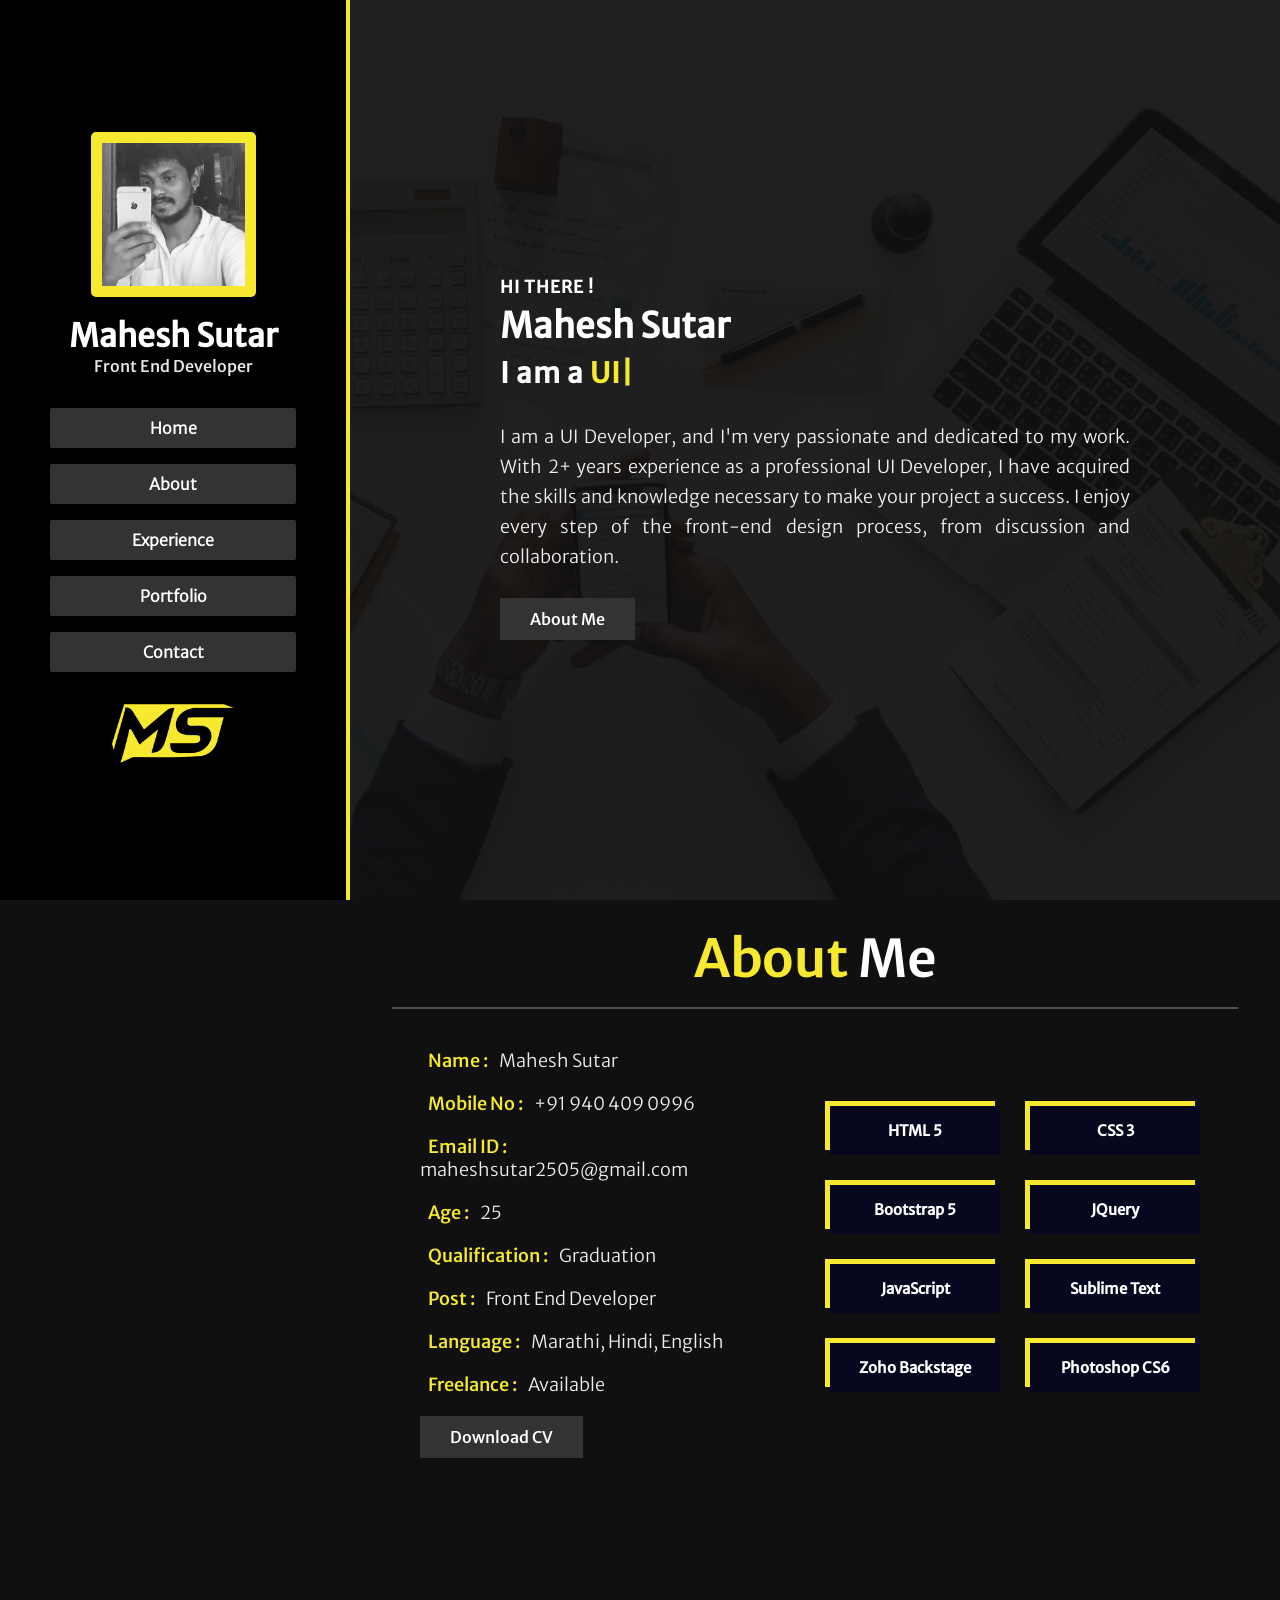
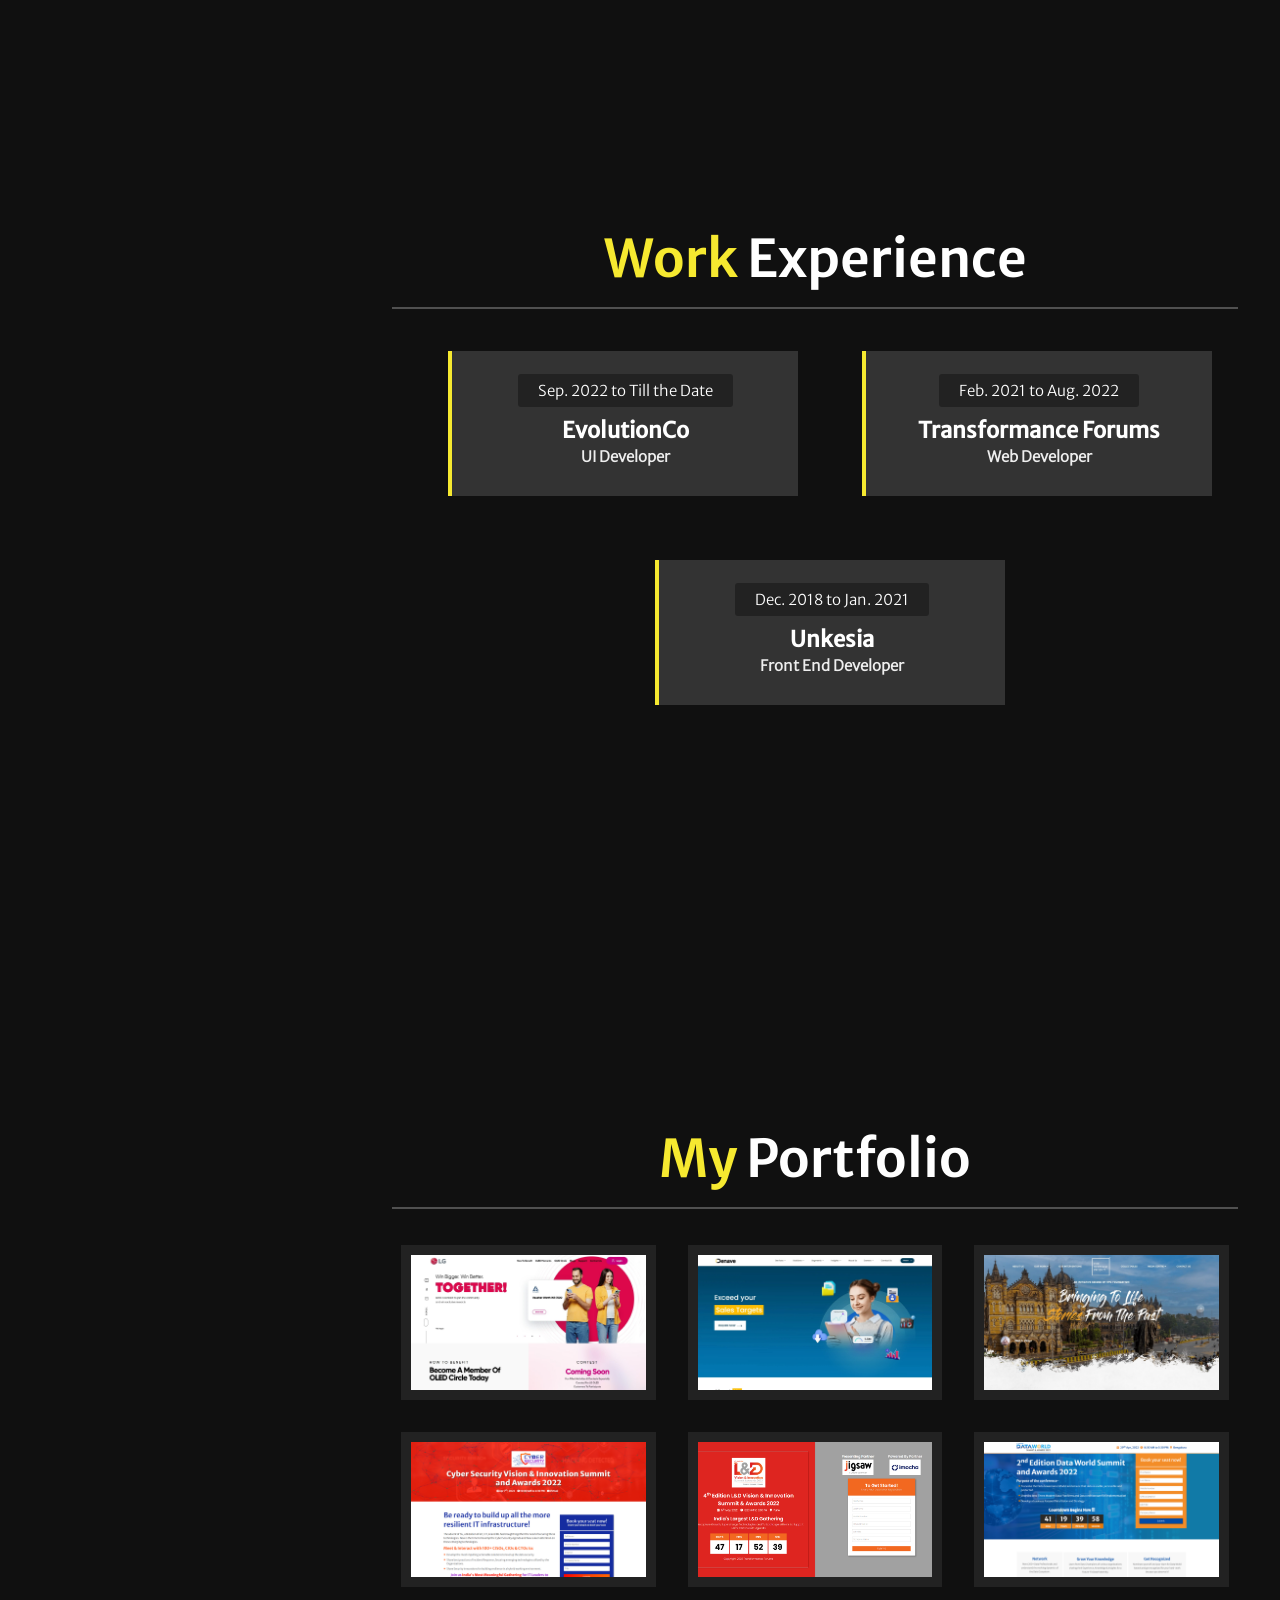
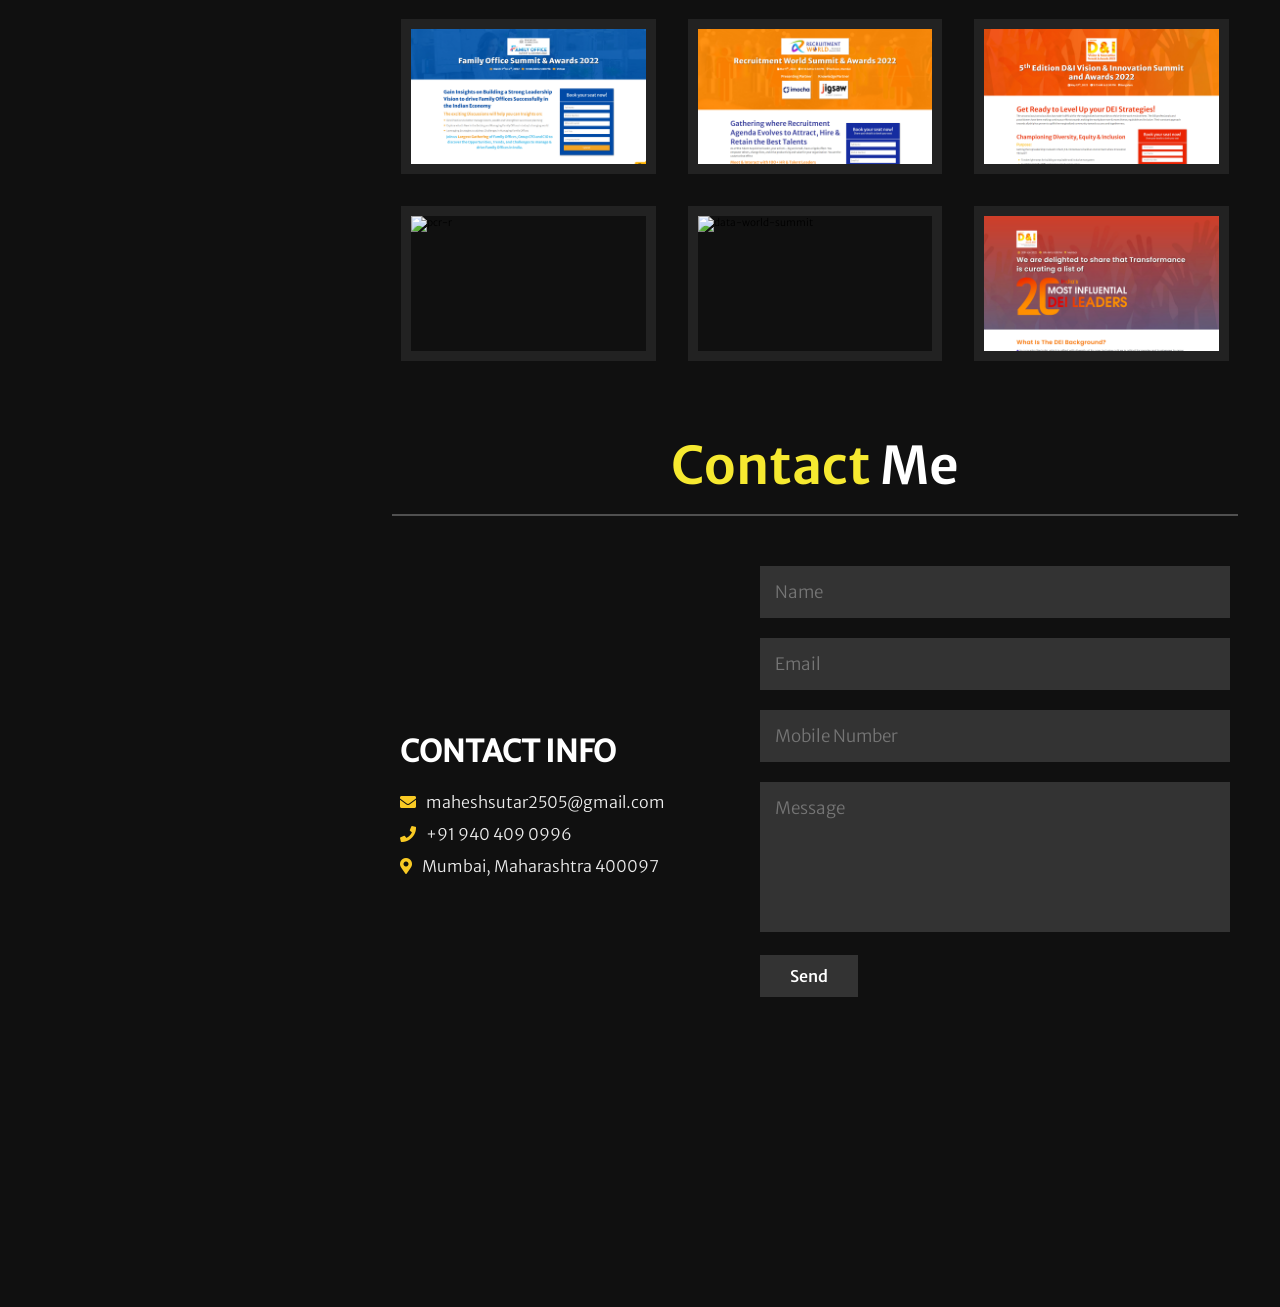
==== index.html @ f7cd4e19 "HTML Changes" ====
<!DOCTYPE html>
<html>

<head>
	<title>Mahesh Sutar - UI Developer</title>
	<meta charset="utf-8" />
	<meta name="viewport" content="width=device-width, initial-scale=1" />
	<meta name="discription" content="" />
	<meta name="keywords" content="" />
	<meta name="author" content="" />
	<meta http-equiv="refresh" content="" />

	<!-- Favicon Link here-->
	<link rel="apple-touch-icon" sizes="180x180" href="images/favicons/apple-touch-icon.png" />
	<link rel="icon" type="image/png" sizes="32x32" href="images/favicons/favicon-32x32.png" />
	<link rel="icon" type="image/png" sizes="16x16" href="images/favicons/favicon-16x16.png" />
	<link rel="manifest" href="images/favicons/site.webmanifest" />
	<link rel="mask-icon" href="images/favicons/safari-pinned-tab.svg" color="#5bbad5" />
	<meta name="msapplication-TileColor" content="#da532c" />
	<meta name="theme-color" content="#ffffff" />

	<!-- font awesome cdn link  -->
	<link rel="stylesheet" href="https://cdnjs.cloudflare.com/ajax/libs/font-awesome/5.15.2/css/all.min.css" />

	<!-- custom css file link  -->
	<link rel="stylesheet" href="css/style.css" />
	<link rel="stylesheet" href="css/responsive.css" />


</head>

<body>

	<!-- Header Section start here----------->

	<header class="header">

		<div class="user">
			<div class="my-img">
				<img src="images/my-pic-grey.jpg" alt="Mahesh" width="100%" />
			</div>
			<h3 class="name">mahesh sutar</h3>
			<p class="post">front end developer</p>
		</div>

		<nav class="navbar">
			<ul>
				<li><a href="#home">home</a></li>
				<li><a href="#about">about</a></li>
				<li><a href="#education">experience</a></li>
				<li><a href="#portfolio">portfolio</a></li>
				<li><a href="#contact">contact</a></li>
			</ul>
		</nav>

		<div class="logo">
			<a href="#">
				<h1>
					<img src="images/logo.png" alt="MS" />
				</h1>
			</a>
		</div>

	</header>

	<!-- Header Section end here----------->

	<div id="menu" class="fas fa-bars"></div>

	<!-- Home Section start here---------------->

	<section class="home" id="home">

		<div class="banner-txt-inner">
			<h6>Hi there !</h6>
			<h2>Mahesh Sutar</h2>
			<h5>I am a <span class="type"></span></h5>
		</div>

		<p>
			I am a UI Developer, and I'm very passionate and dedicated to my work. With 2+ years experience as a
			professional UI Developer, I have acquired the skills and knowledge necessary to make your project a
			success. I enjoy every step of the front-end design process, from discussion and collaboration.
		</p>
		<a href="#about"><button class="btn">about me </button></a>

	</section>

	<!-- Home Section end here---------------->

	<!-- About Section start here---------------->

	<section class="about" id="about">

		<h1 class="heading"><span>about</span> me</h1>

		<div class="row">

			<div class="info">
				<h3><span>name :</span> mahesh sutar </h3>
				<h3><span>mobile no :</span> <a href="#">+91 940 409 0996</a> </h3>
				<h3><span>email ID :</span> <a href="#">maheshsutar2505@gmail.com</a> </h3>
				<h3><span>age :</span> 25 </h3>
				<h3><span>qualification :</span> graduation </h3>
				<h3><span>post :</span> front end developer </h3>
				<h3><span>language :</span> marathi, hindi, english </h3>
				<h3><span>freelance :</span> Available </h3>
				<a href="#"><button class="btn"> download CV</button></a>
			</div>

			<div class="counter">

				<div class="box">
					<h3>HTML 5</h3>
				</div>

				<div class="box">
					<h3>CSS 3</h3>
				</div>

				<div class="box">
					<h3>Bootstrap 5</h3>
				</div>

				<div class="box">
					<h3>JQuery</h3>
				</div>

				<div class="box">
					<h3>JavaScript</h3>
				</div>

				<div class="box">
					<h3>Sublime Text</h3>
				</div>

				<div class="box">
					<h3>Zoho Backstage</h3>
				</div>

				<div class="box">
					<h3>Photoshop CS6</h3>
				</div>

			</div>

		</div>

	</section>

	<!-- About Section end here---------------->

	<!-- WOrk Experience section start here------------------>
	<section class="education" id="education">

		<h1 class="heading"><span>work</span> experience</h1>

		<div class="box-container">

			<div class="box">
				<span>Sep. 2022 to Till the Date</span>
				<h3>EvolutionCo</h3>
				<p>
					<strong>UI Developer</strong>
				</p>
			</div>

			<div class="box">
				<span>Feb. 2021 to Aug. 2022</span>
				<h3>Transformance Forums</h3>
				<p>
					<strong>Web Developer</strong>
				</p>
			</div>

			<div class="box">
				<span>Dec. 2018 to Jan. 2021</span>
				<h3>Unkesia</h3>
				<p>
					<strong>Front End Developer</strong>
				</p>
			</div>

		</div>

	</section>
	<!-- WOrk Experience  section end here------------------>

	<!-- Portfolio section start here-------------------->
	<section class="portfolio" id="portfolio">

		<h1 class="heading"><span>my</span> portfolio</h1>

		<div class="box-container">

			<div class="box">
				<img src="images/lg-microsite.jpg" alt="LG Microsite" width="100%" />
			</div>

			<div class="box">
				<img src="images/denave.jpg" alt="Denave" width="100%" />
			</div>

			<div class="box">
				<img src="images/rpg.jpg" alt="RPG" width="100%" />
			</div>

			<div class="box">
				<img src="images/cyber-security.jpg" alt="cyber-security" width="100%" />
			</div>

			<div class="box">
				<img src="images/4th-lnd-vision.jpg" alt="4th-lnd-vision" width="100%" />
			</div>

			<div class="box">
				<img src="images/data-world.jpg" alt="data-world" width="100%" />
			</div>

			<div class="box">
				<img src="images/family-office.jpg" alt="family-office" width="100%" />
			</div>

			<div class="box">
				<img src="images/recruitment-world.jpg" alt="recruitment-world" width="100%" />
			</div>

			<div class="box">
				<img src="images/dni-vision.jpg" alt="dni-vision" width="100%" />
			</div>

			<div class="box">
				<img src="images/pcr-r.jpg" alt="pcr-r" width="100%" />
			</div>

			<div class="box">
				<img src="images/data-world-summit.jpg" alt="data-world-summit" width="100%" />
			</div>

			<div class="box">
				<img src="images/dni-powelist.jpg" alt="dni-powelist" width="100%" />
			</div>

		</div>

	</section>
	<!-- Portfolio section end here-------------------->

	<!-- Contact section start here------------------>
	<section class="contact" id="contact">

		<h1 class="heading"><span>contact</span> me</h1>

		<div class="row">

			<div class="content">

				<h3 class="title">contact info</h3>

				<div class="info">

					<h3> <i class="fas fa-envelope"></i> maheshsutar2505@gmail.com</h3>
					<h3> <i class="fas fa-phone"></i> +91 940 409 0996</h3>
					<h3> <i class="fas fa-map-marker-alt"></i> Mumbai, Maharashtra 400097</h3>

				</div>
			</div>

			<form action="">

				<input type="text" placeholder="name" class="box">
				<input type="email" placeholder="email" class="box">
				<input type="number" placeholder="mobile number" class="box">
				<textarea name="" id="" cols="30" rows="10" class="box message" placeholder="message"></textarea>

				<button type="submit" class="btn">send </button>

			</form>

		</div>

	</section>
	<!-- Contact section end here------------------>

</body>

</html>

<!-- jquery cdn link  -->
<script src="https://cdnjs.cloudflare.com/ajax/libs/jquery/3.6.0/jquery.min.js"></script>

<!-- custom js file link  -->
<script src="js/script.js"></script>
<script type="text/javascript" src="js/typed.js"></script>
---- css/style.css ----
@font-face {
	font-family: 'MerriweatherSans-Bold';
	src: url('../fonts/MerriweatherSans-Bold.eot') format('embedded-opentype');
	src: url('../fonts/MerriweatherSans-Bold.otf') format('opentype'),
		url('../fonts/MerriweatherSans-Bold.woff') format('woff'),
		url('../fonts/MerriweatherSans-Bold.ttf') format('truetype'),
		url('.../fonts/MerriweatherSans-Bold.svg#MerriweatherSans-Bold') format('svg');
	font-weight: normal;
	font-style: normal;
}

@font-face {
	font-family: 'MerriweatherSans-ExtraBold';
	src: url('../fonts/MerriweatherSans-ExtraBold.eot') format('embedded-opentype');
	src: url('../fonts/MerriweatherSans-ExtraBold.otf') format('opentype'),
		url('../fonts/MerriweatherSans-ExtraBold.woff') format('woff'),
		url('../fonts/MerriweatherSans-ExtraBold.ttf') format('truetype'),
		url('.../fonts/MerriweatherSans-ExtraBold.svg#MerriweatherSans-ExtraBold') format('svg');
	font-weight: normal;
	font-style: normal;
}

@font-face {
	font-family: 'MerriweatherSans-Light';
	src: url('../fonts/MerriweatherSans-Light.eot') format('embedded-opentype');
	src: url('../fonts/MerriweatherSans-Light.otf') format('opentype'),
		url('../fonts/MerriweatherSans-Light.woff') format('woff'),
		url('../fonts/MerriweatherSans-Light.ttf') format('truetype'),
		url('.../fonts/MerriweatherSans-Light.svg#MerriweatherSans-Light') format('svg');
	font-weight: normal;
	font-style: normal;
}

@font-face {
	font-family: 'MerriweatherSans-Medium';
	src: url('../fonts/MerriweatherSans-Medium.eot') format('embedded-opentype');
	src: url('../fonts/MerriweatherSans-Medium.otf') format('opentype'),
		url('../fonts/MerriweatherSans-Medium.woff') format('woff'),
		url('../fonts/MerriweatherSans-Medium.ttf') format('truetype'),
		url('.../fonts/MerriweatherSans-Medium.svg#MerriweatherSans-Medium') format('svg');
	font-weight: normal;
	font-style: normal;
}

@font-face {
	font-family: 'MerriweatherSans-Regular';
	src: url('../fonts/MerriweatherSans-Regular.eot') format('embedded-opentype');
	src: url('../fonts/MerriweatherSans-Regular.otf') format('opentype'),
		url('../fonts/MerriweatherSans-Regular.woff') format('woff'),
		url('../fonts/MerriweatherSans-Regular.ttf') format('truetype'),
		url('.../fonts/MerriweatherSans-Regular.svg#MerriweatherSans-Regular') format('svg');
	font-weight: normal;
	font-style: normal;
}

@font-face {
	font-family: 'MerriweatherSans-SemiBold';
	src: url('../fonts/MerriweatherSans-SemiBold.eot') format('embedded-opentype');
	src: url('../fonts/MerriweatherSans-SemiBold.otf') format('opentype'),
		url('../fonts/MerriweatherSans-SemiBold.woff') format('woff'),
		url('../fonts/MerriweatherSans-SemiBold.ttf') format('truetype'),
		url('.../fonts/MerriweatherSans-SemiBold.svg#MerriweatherSans-SemiBold') format('svg');
	font-weight: normal;
	font-style: normal;
}

:root {
	--yellow: #f9ca24;
}

* {
	font-family: 'MerriweatherSans-Light';
	margin: 0;
	padding: 0;
	box-sizing: border-box;
	text-decoration: none;
	outline: none;
	border: none;
	transition: all .2s linear;
}

*::selection {
	background: var(--yellow);
	color: #333;
}

html {
	font-size: 62.5%;
	/*overflow-x:hidden;*/
	scroll-behavior: smooth;
}

html::-webkit-scrollbar {
	width: 1.4em;
}

html::-webkit-scrollbar-track {
	background: #222;
}

html::-webkit-scrollbar-thumb {
	background: var(--yellow);
}

body {
	background: #111;
	/*width:100%;*/
	overflow-x: hidden;
	padding-left: 35rem;
	scroll-behavior: smooth;
	background-image: url(../images/banner2.jpg);
	background-repeat: no-repeat;
	background-size: cover;
	background-position: top;
	background-attachment: fixed;
	position: relative;
}

body::before {
	content: '';
	position: absolute;
	top: 0;
	left: 0;
	width: 100%;
	height: 100%;
	background: #111111ed;
	z-index: -1;
}

section {
	min-height: 100vh;
	padding: 1rem;
}

.btn {
	padding: 11px 30px;
	background: #333;
	color: #fff;
	cursor: pointer;
	margin-top: 10px;
	font-size: 16px;
	border-radius: 0;
	text-transform: capitalize;
	font-family: 'MerriweatherSans-Medium';
	transition: all .5s ease-in-out;
}

.btn:hover {
	background: #f6e930;
	color: #1a1a1a;
	transition: all .5s ease-in-out;
}

.heading {
	text-align: center;
	font-size: 52px;
	margin: 0 32px;
	padding: 16px;
	border-bottom: 2px solid #fff4;
	color: #fff;
	text-transform: capitalize;
	font-family: 'MerriweatherSans-SemiBold';
}

.heading span {
	color: #f6e930;
	font-family: 'MerriweatherSans-SemiBold';
}

/*========================================
Header Sectiom start here
========================================*/

.header {
	position: fixed;
	top: 0;
	left: 0;
	z-index: 1000;
	height: 100%;
	width: 35rem;
	/*background: #1a1a1a;*/
	background: #000;
	display: flex;
	align-items: center;
	justify-content: center;
	flex-flow: column;
	text-align: center;
	border-right: 4px solid #f6e930;
}

.header .user img {
	height: 165px;
	width: 165px;
	border-radius: 3%;
	object-fit: cover;
	margin-bottom: 16px;
	border: 11px solid #f6e930;
}

.header .user .name {
	font-size: 32px;
	color: #fff;
	text-transform: capitalize;
	font-family: 'MerriweatherSans-Regular';
}

.header .user .post {
	font-size: 16px;
	color: #e7e7e7;
	text-transform: capitalize;
	font-family: 'MerriweatherSans-Medium';
}

.header .navbar {
	width: 100%;
}

.header .navbar ul {
	list-style: none;
	padding: 16px 50px;
}

.header .navbar ul li a {
	display: block;
	padding: 10px;
	margin: 16px 0;
	background: #333;
	color: #fff;
	font-size: 16px;
	border-radius: 2px;
	text-transform: capitalize;
	font-family: 'MerriweatherSans-Light';
	font-weight: 600;
	transition: all .5s ease-in-out;
}

.header .navbar ul li a:hover {
	background: #f6e930;
	transition: all .5s ease-in-out;
	color: #1a1a1a;
}

.logo {
	width: 35%;
}

.logo a h1 img {
	width: 100%;
}

#menu {
	position: fixed;
	top: 2rem;
	right: 2rem;
	background: #333;
	color: #fff;
	cursor: pointer;
	font-size: 2.5rem;
	padding: 1rem 1.5rem;
	z-index: 1000;
	display: none;
}

/*========================================
home  section css start here
========================================*/

.home {
	display: flex;
	justify-content: center;
	flex-flow: column;
	padding: 0 15rem;
}

.home h3 {
	font-size: 2.5rem;
	color: #fff;
}

.home h1 {
	font-size: 5rem;
	color: #fff;
}

.home h1 span {
	color: var(--yellow);
}

.home p {
	font-size: 18px;
	color: #eee;
	padding: 16px 0;
	text-align: justify;
	line-height: 30px;
}

.banner-txt-inner h6 {
	color: #fff;
	text-transform: uppercase;
	font-size: 17px;
	letter-spacing: 1px;
	margin-top: 15px;
	font-family: 'MerriweatherSans-Regular';
}


.banner-txt-inner h2 {
	color: #fff;
	font-size: 35px;
	margin-top: 6px;
	font-family: 'MerriweatherSans-Regular';
}

.banner-txt-inner h5 {
	color: #fff;
	font-size: 28px;
	margin-top: 7px;
	letter-spacing: 1px;
	margin-bottom: 15px;
	font-family: 'MerriweatherSans-Regular';
}

.banner-txt-inner a {
	text-decoration: none;
	color: #fff;
	font-size: 15px;
	margin-top: 15px;
	transition: all .5s ease;
}

.banner-txt-inner h5 span {
	color: #F6E930;
	font-family: 'MerriweatherSans-Regular';
}

.banner-txt-inner a:hover {
	transition: all .5s ease;
	color: #eac305;
}

/*========================================
About Sectiom start here
========================================*/

.about .row {
	display: flex;
	align-items: center;
	justify-content: center;
	flex-wrap: wrap;
	padding: 1rem 0;
}

.about .row .info {
	flex: 1 1 33rem;
	padding: 2rem 1rem;
	padding-left: 6rem;
}

.about .row .info h3 {
	font-size: 18px;
	color: #eee;
	padding: 10px 0;
	text-transform: capitalize;
	font-family: 'MerriweatherSans-Light';
	font-weight: 100;
}

.about .row .info h3 span {
	color: #f6e930;
	padding: 0 8px;
	font-family: 'MerriweatherSans-Medium';
}

.about .row .info h3 a {
	color: #eee;
	text-decoration: none;
	text-transform: lowercase;
}

.about .row .counter {
	flex: 1 1 44rem;
	padding: 1rem 2rem;
	justify-content: center;
	flex-wrap: wrap;
	display: flex;
}

.about .row .counter .box {
	width: 170px;
	background: #07081f;
	text-align: center;
	padding: 15px;
	margin: 15px 15px;
	position: relative;
}

.about .row .counter .box::before {
	content: '';
	position: absolute;
	top: -5px;
	left: -5px;
	width: 100%;
	height: 100%;
	background: #f6e930;
	z-index: -1;
}

.about .row .counter .box span {
	font-size: 4rem;
	color: var(--yellow);
}

.about .row .counter .box h3 {
	font-size: 15px;
	color: #fff;
	font-family: 'MerriweatherSans-Regular';
}

/*========================================
Education Sectiom start here
========================================*/

.education .box-container {
	display: flex;
	justify-content: center;
	padding: 1rem 0;
	padding-left: 3rem;
	flex-wrap: wrap;
}

.education .box-container .box {
	width: 350px;
	margin: 32px 32px;
	border-left: 4px solid #f6e930;
	position: relative;
	background: #333333;
	text-align: center;
	padding: 30px 0;
}

.education .box-container .box span {
	font-size: 15px;
	background: #222;
	color: #fff;
	border-radius: 3px;
	padding: 7px 20px;
}

.education .box-container .box h3 {
	font-size: 22px;
	color: #fff;
	padding-top: 16px;
	font-family: 'MerriweatherSans-Regular';
}

.education .box-container .box p {
	font-size: 15px;
	color: #eee;
	margin-top: 3px;
}

.education .box-container .box i {
	position: absolute;
	top: -1.5rem;
	left: -2.5rem;
	height: 5rem;
	width: 5rem;
	border-radius: 50%;
	line-height: 5rem;
	text-align: center;
	font-size: 1.7rem;
	color: #fff;
	background: var(--yellow);
}

/*========================================
Portfolio Sectiom start here
========================================*/

.portfolio .box-container {
	display: flex;
	align-items: center;
	justify-content: center;
	flex-wrap: wrap;
	padding: 2rem 0;
}

.portfolio .box-container .box {
	height: 155px;
	width: 28%;
	border-radius: 0;
	margin: 16px;
	overflow: hidden;
	cursor: pointer;
	border: 10px solid rgb(51 51 51 / 54%);
}

.portfolio .box-container .box img {
	height: 100%;
	width: 100%;
	object-fit: cover;
	object-position: top;
	transition: all 2s ease-in-out;
}

.portfolio .box-container .box:hover img {
	object-position: bottom;
	transition: all 2s ease-in-out;
}

/*========================================
Contact Sectiom start here
========================================*/

.contact .row {
	display: flex;
	align-items: center;
	justify-content: center;
	flex-wrap: wrap;
}

.contact .row .content {
	flex: 1 1 30rem;
	padding: 4rem;
	padding-bottom: 0;
}

.contact .row form {
	flex: 1 1 45rem;
	padding: 2rem;
	margin: 2rem;
	margin-bottom: 4rem;
}

.contact .row form .box {
	padding: 1.5rem;
	margin: 1rem 0;
	background: #333;
	color: #fff;
	text-transform: none;
	font-size: 1.7rem;
	width: 100%;
}

.contact .row form .box::placeholder {
	text-transform: capitalize;
}

.contact .row form .message {
	height: 15rem;
	resize: none;
}

.contact .row .content .title {
	text-transform: uppercase;
	color: #fff;
	font-size: 30px;
	padding-bottom: 16px;
	font-family: 'MerriweatherSans-Regular';
}

.contact .row .content .info h3 {
	display: flex;
	align-items: center;
	font-size: 16px;
	color: #eee;
	padding: 6px 0;
	font-weight: normal;
	text-transform: none;
}

.contact .row .content .info h3 i {
	padding-right: 1rem;
	color: var(--yellow);
}
---- css/responsive.css ----
@media(max-width: 1200px){

	html{
		font-size: 55%;
	}

	.home{
		padding:1rem 4rem;
	}

	.about .row .counter .box{
		width: 15rem;
	}
}

@media(max-width: 991px){

	.header{
		left:-120%;
	}

	#menu{
		display: block;
	}

	.header.toggle{
		left:0%;
	}

	body{
		padding: 0;
	}
}

@media(max-width: 768px){

	html{
		font-size: 50%;
	}

	
}


@media(max-width: 400px){

	.header{
		width:100%;
	}

	.heading{
		margin:0 3rem;
	}

	.about .row .counter .box{
		width:100%;
		margin: 10px 0;
	}

	.education .box-container .box{
		width:100%;
	}

	.portfolio .box-container .box{
		width:100%;
	}

	.contact .row form{
		margin:3rem 0;
	}
	
}
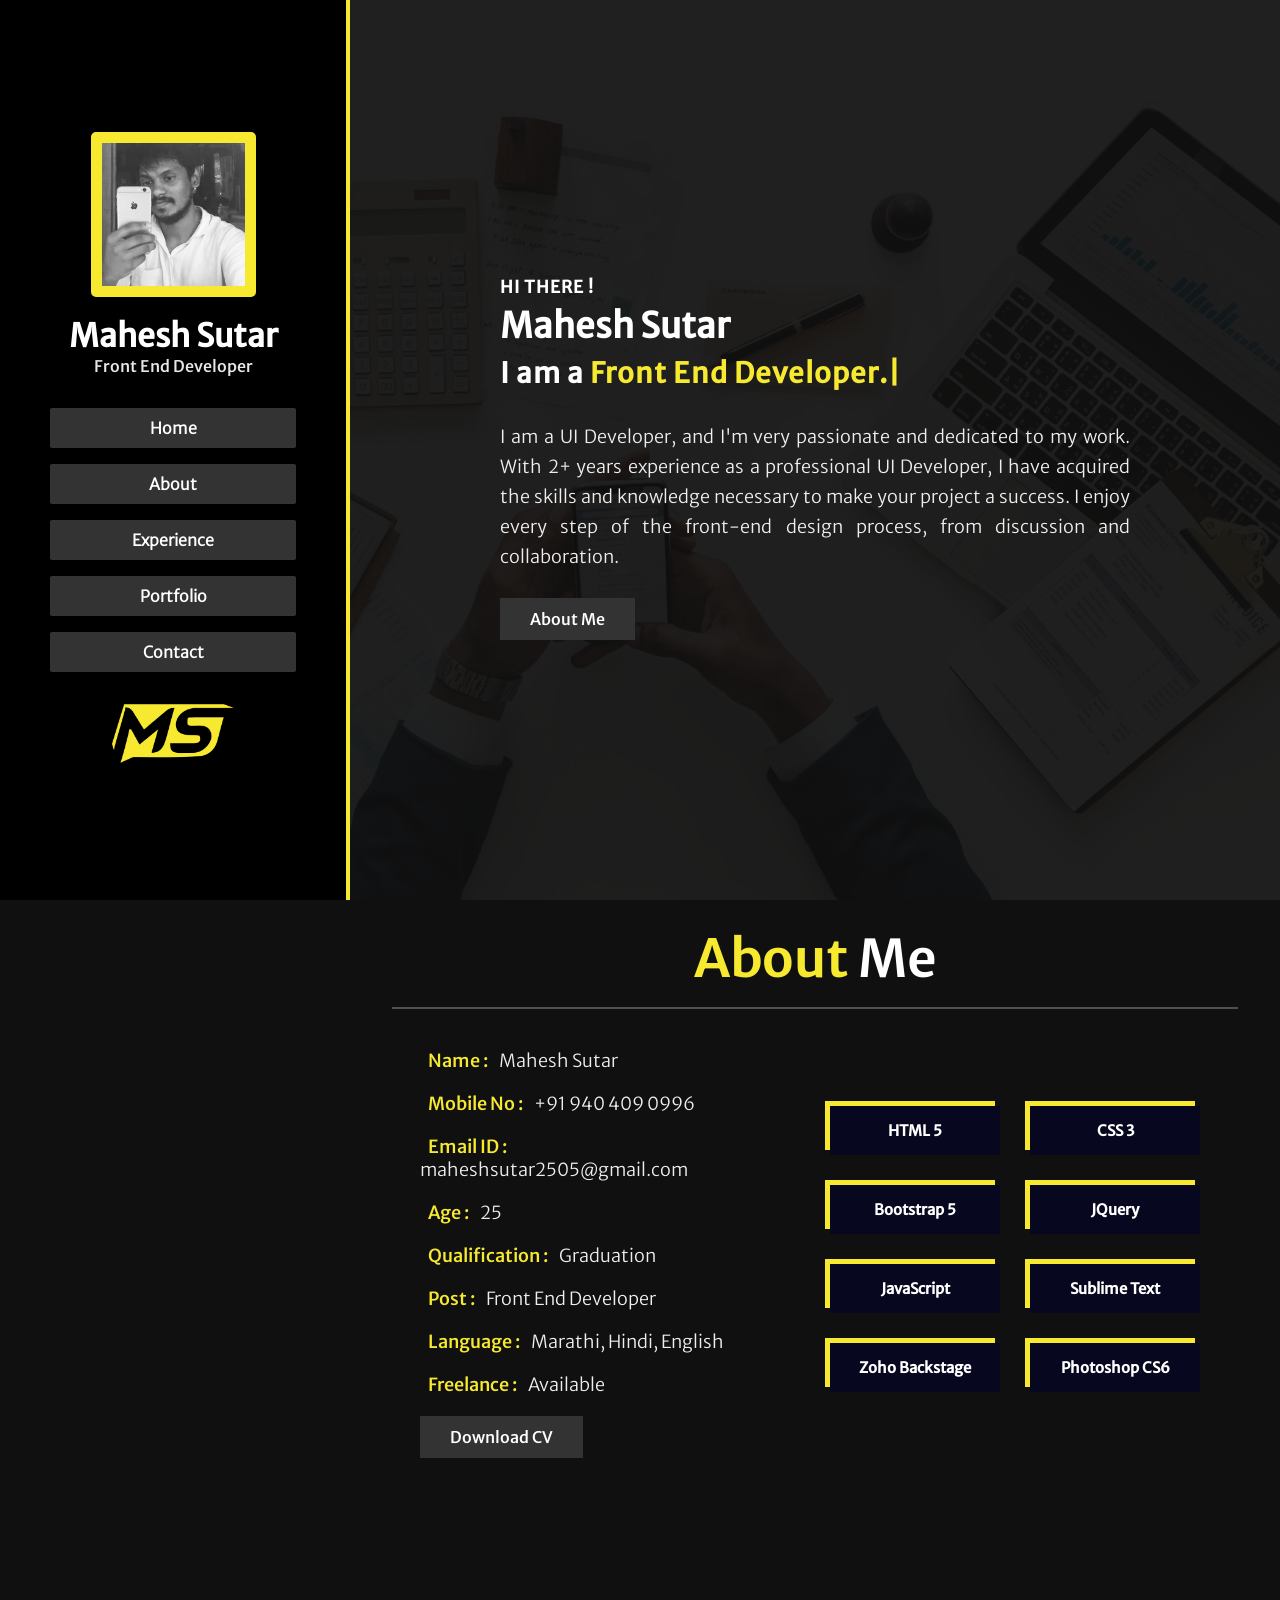
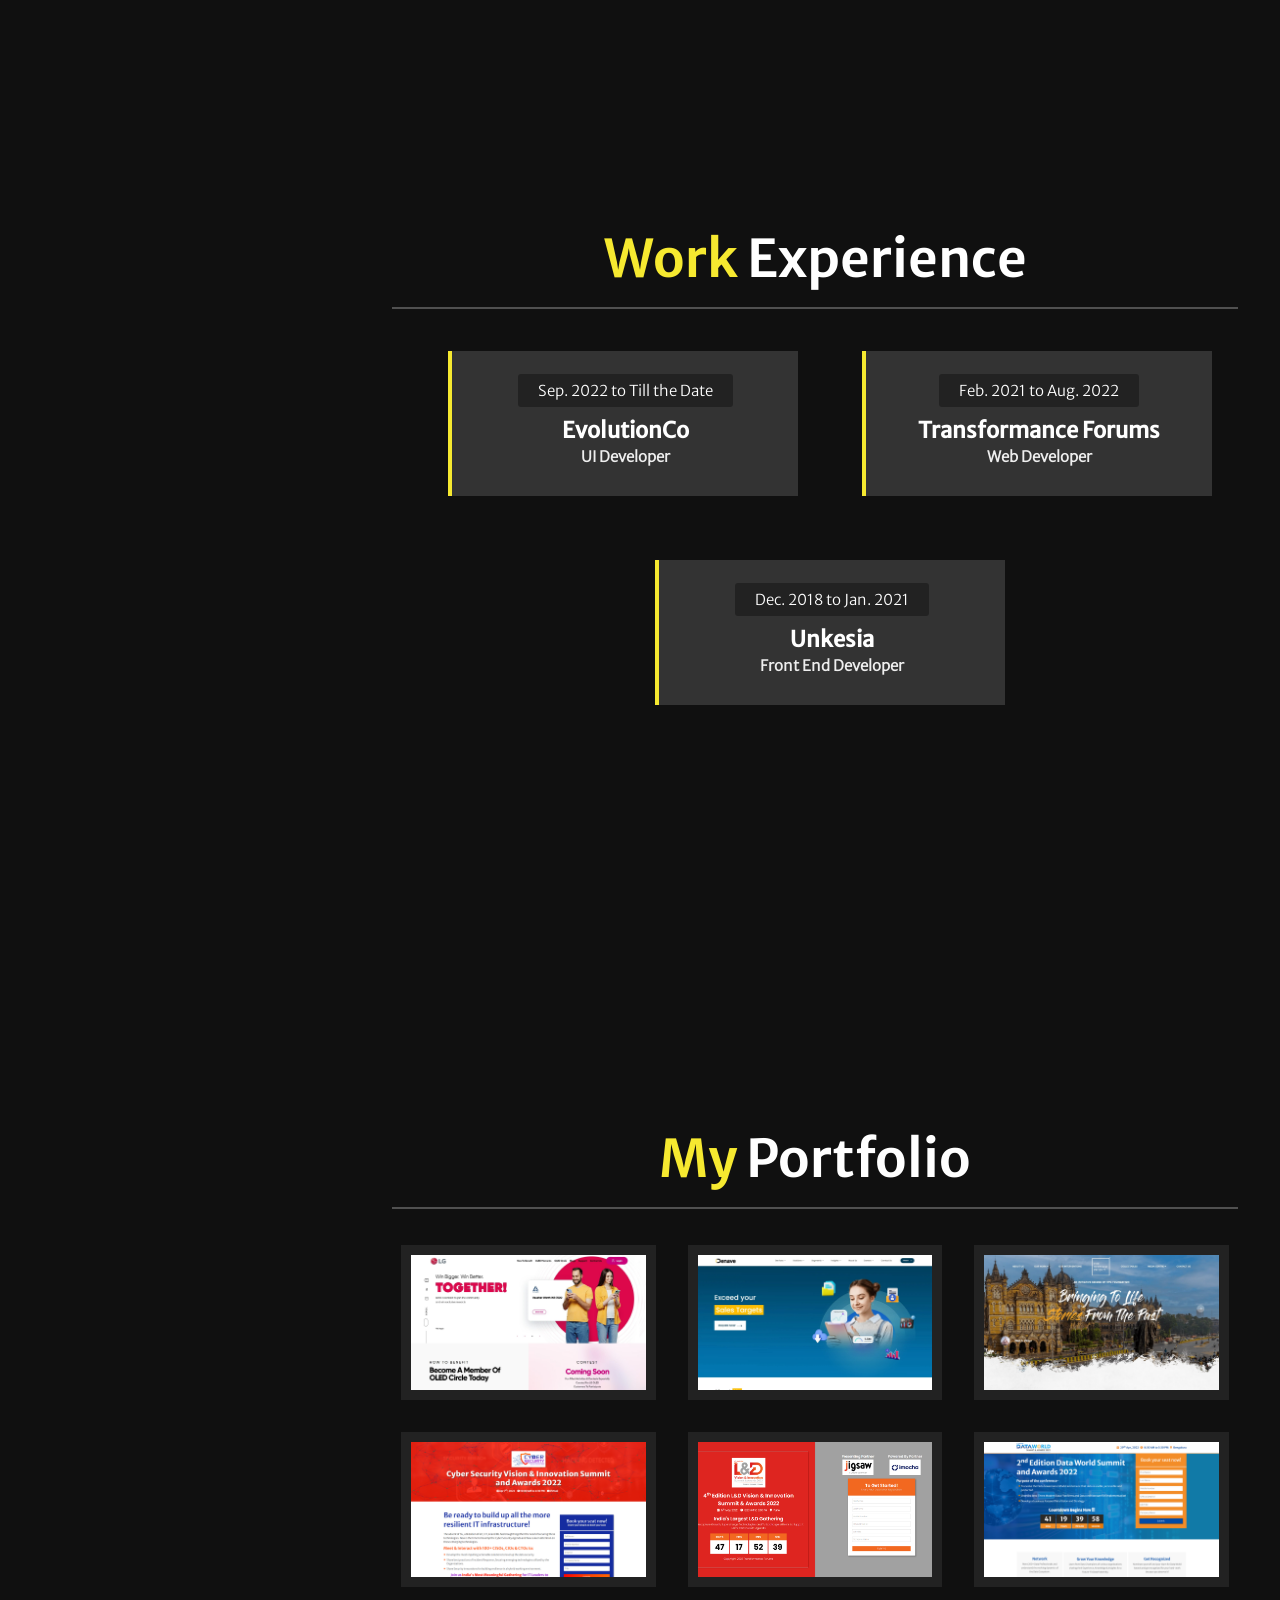
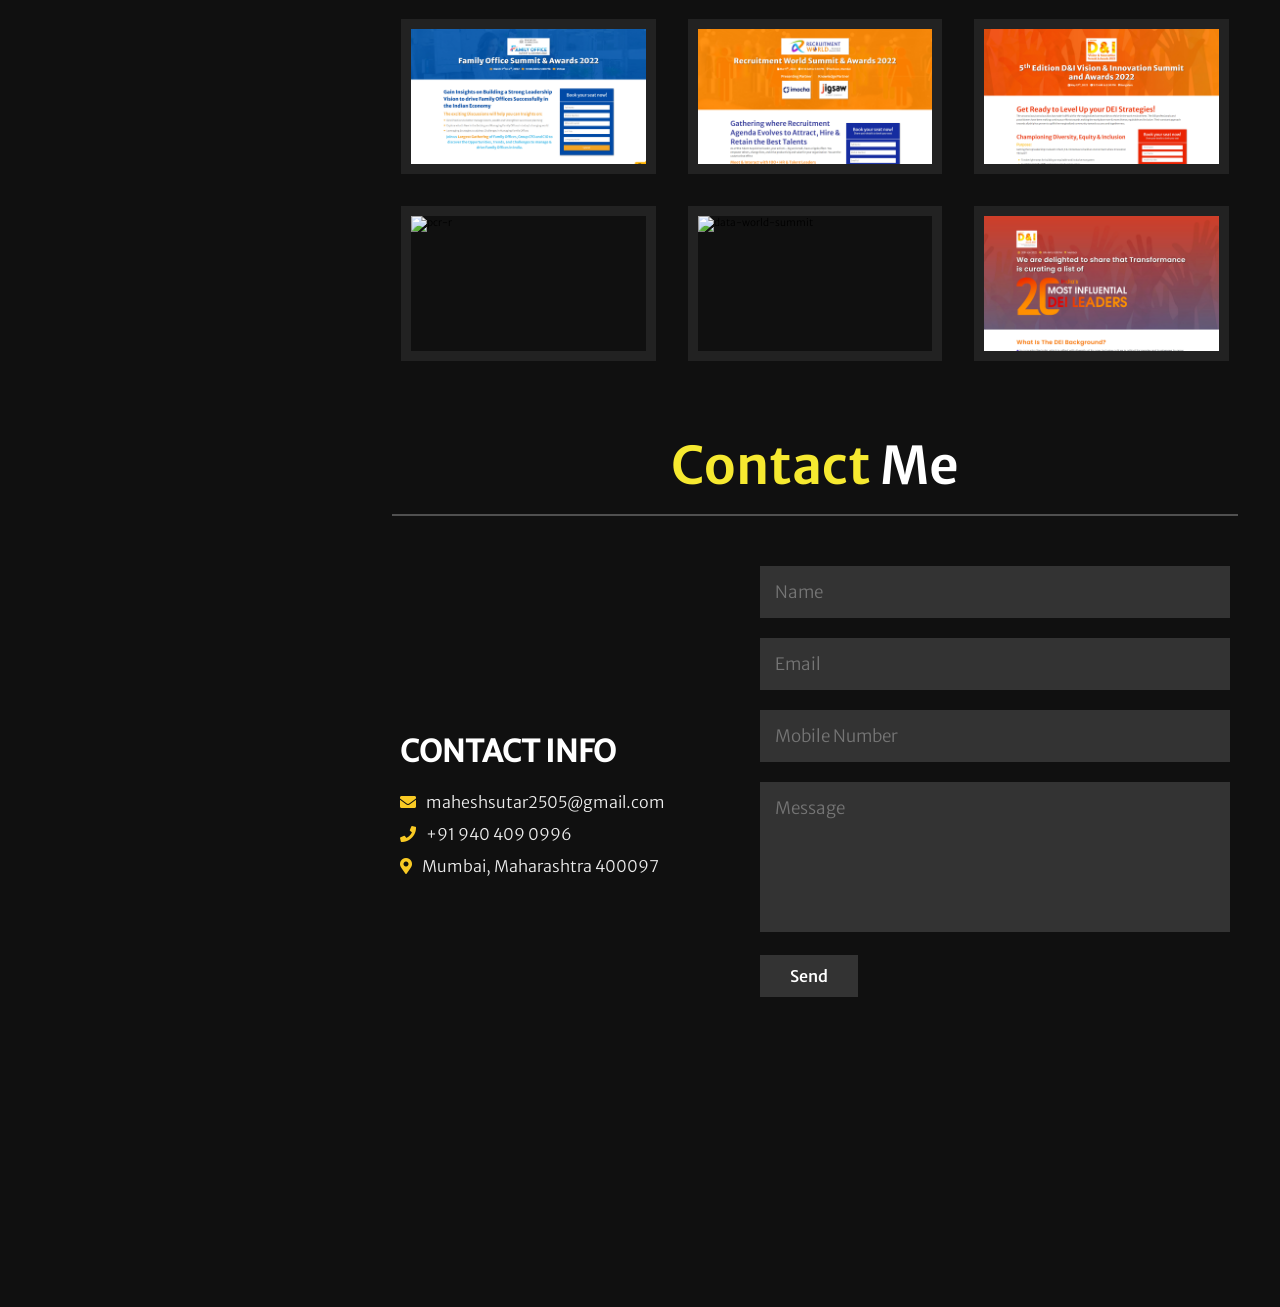
==== commit f5238cf8: "CV Updated" ====
--- a/index.html
+++ b/index.html
@@ -105,7 +105,7 @@
 				<h3><span>post :</span> front end developer </h3>
 				<h3><span>language :</span> marathi, hindi, english </h3>
 				<h3><span>freelance :</span> Available </h3>
-				<a href="#"><button class="btn"> download CV</button></a>
+				<a href="images/updated-cv_ui_mahesh_Sutar.pdf"><button class="btn"> download CV</button></a>
 			</div>
 
 			<div class="counter">
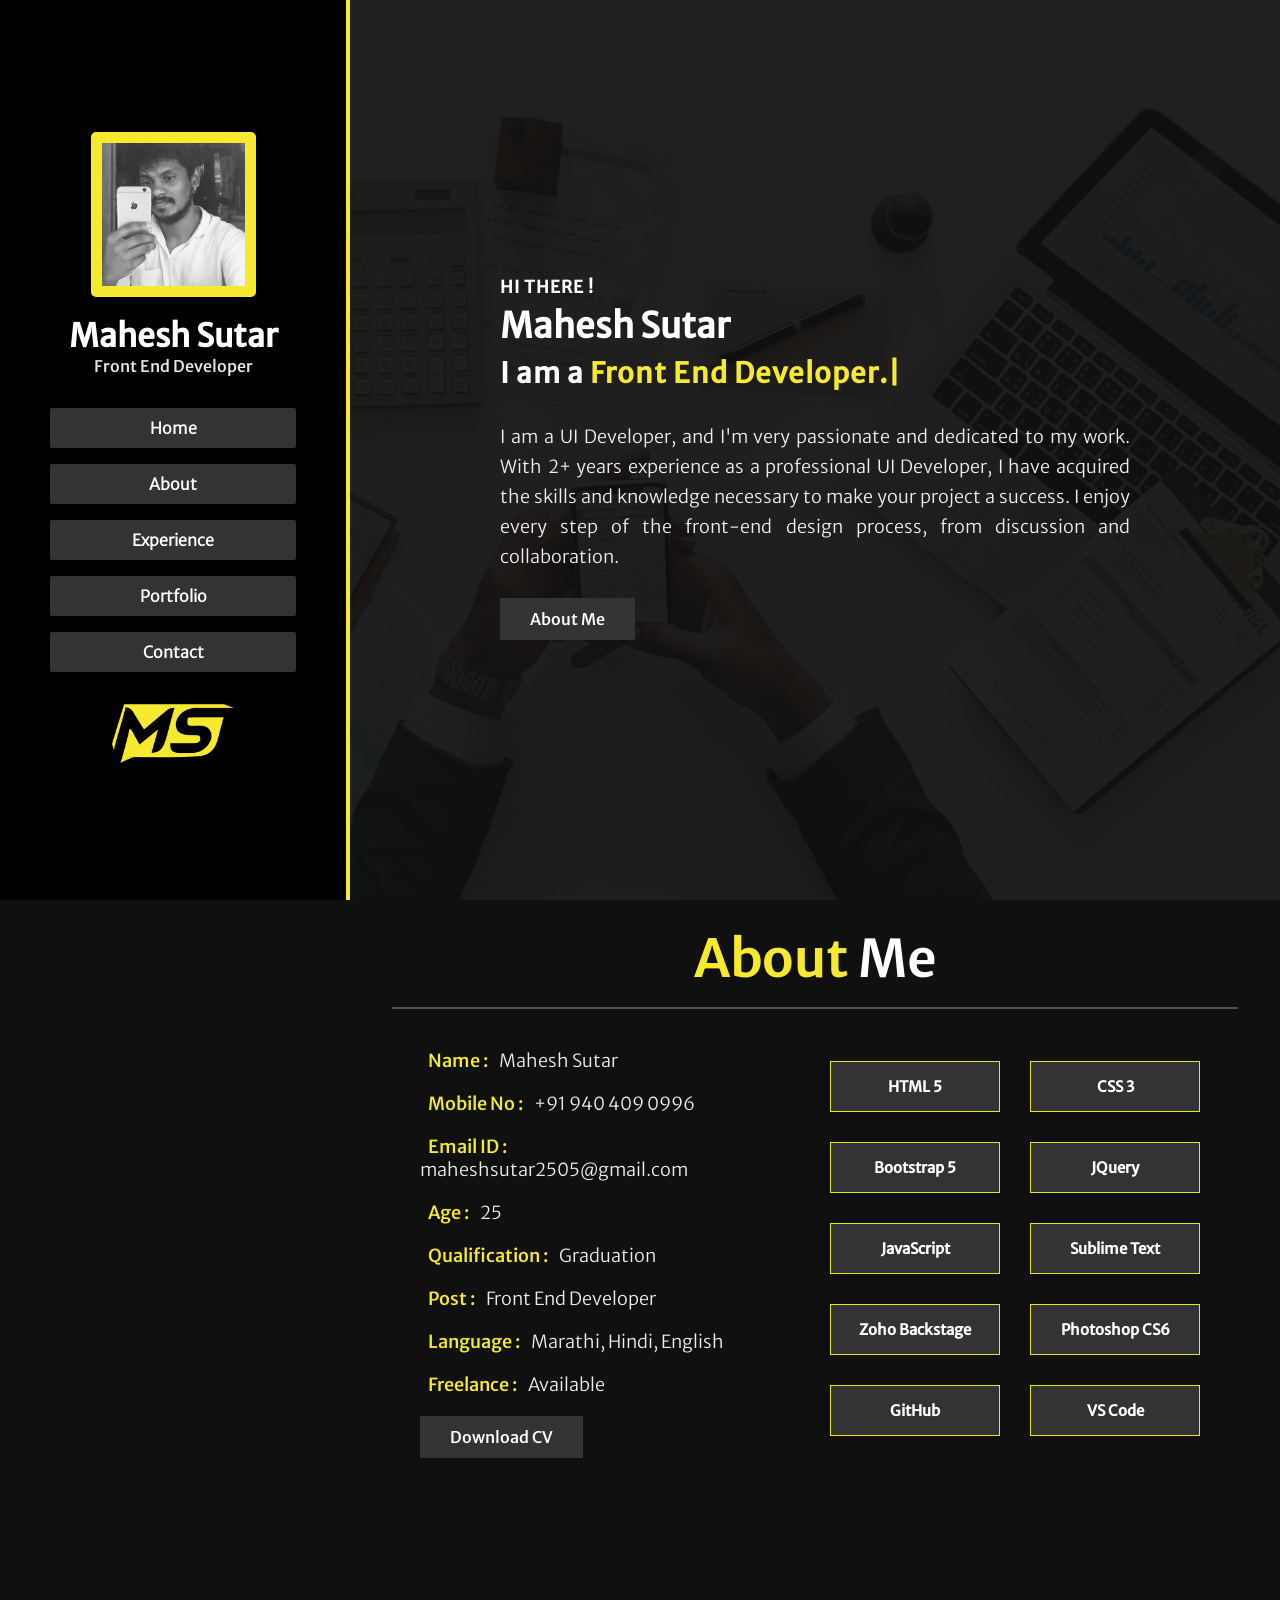
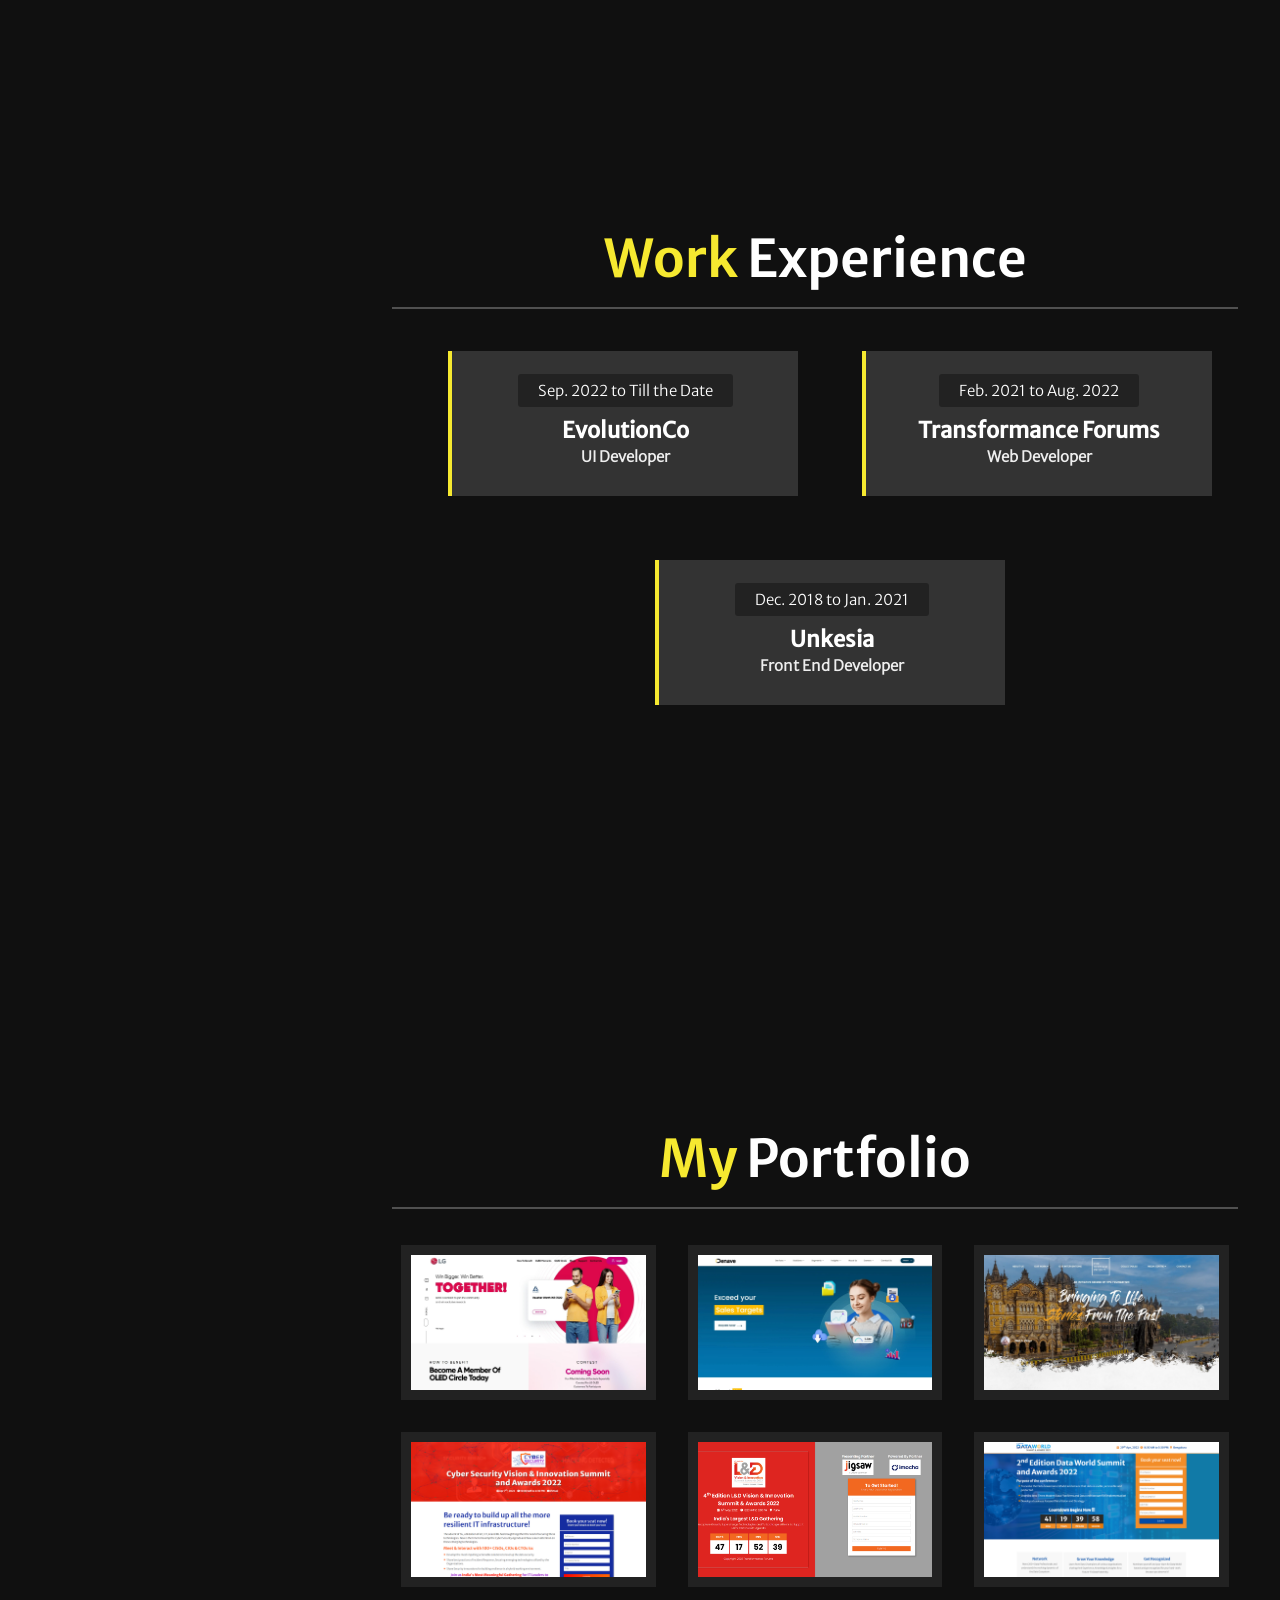
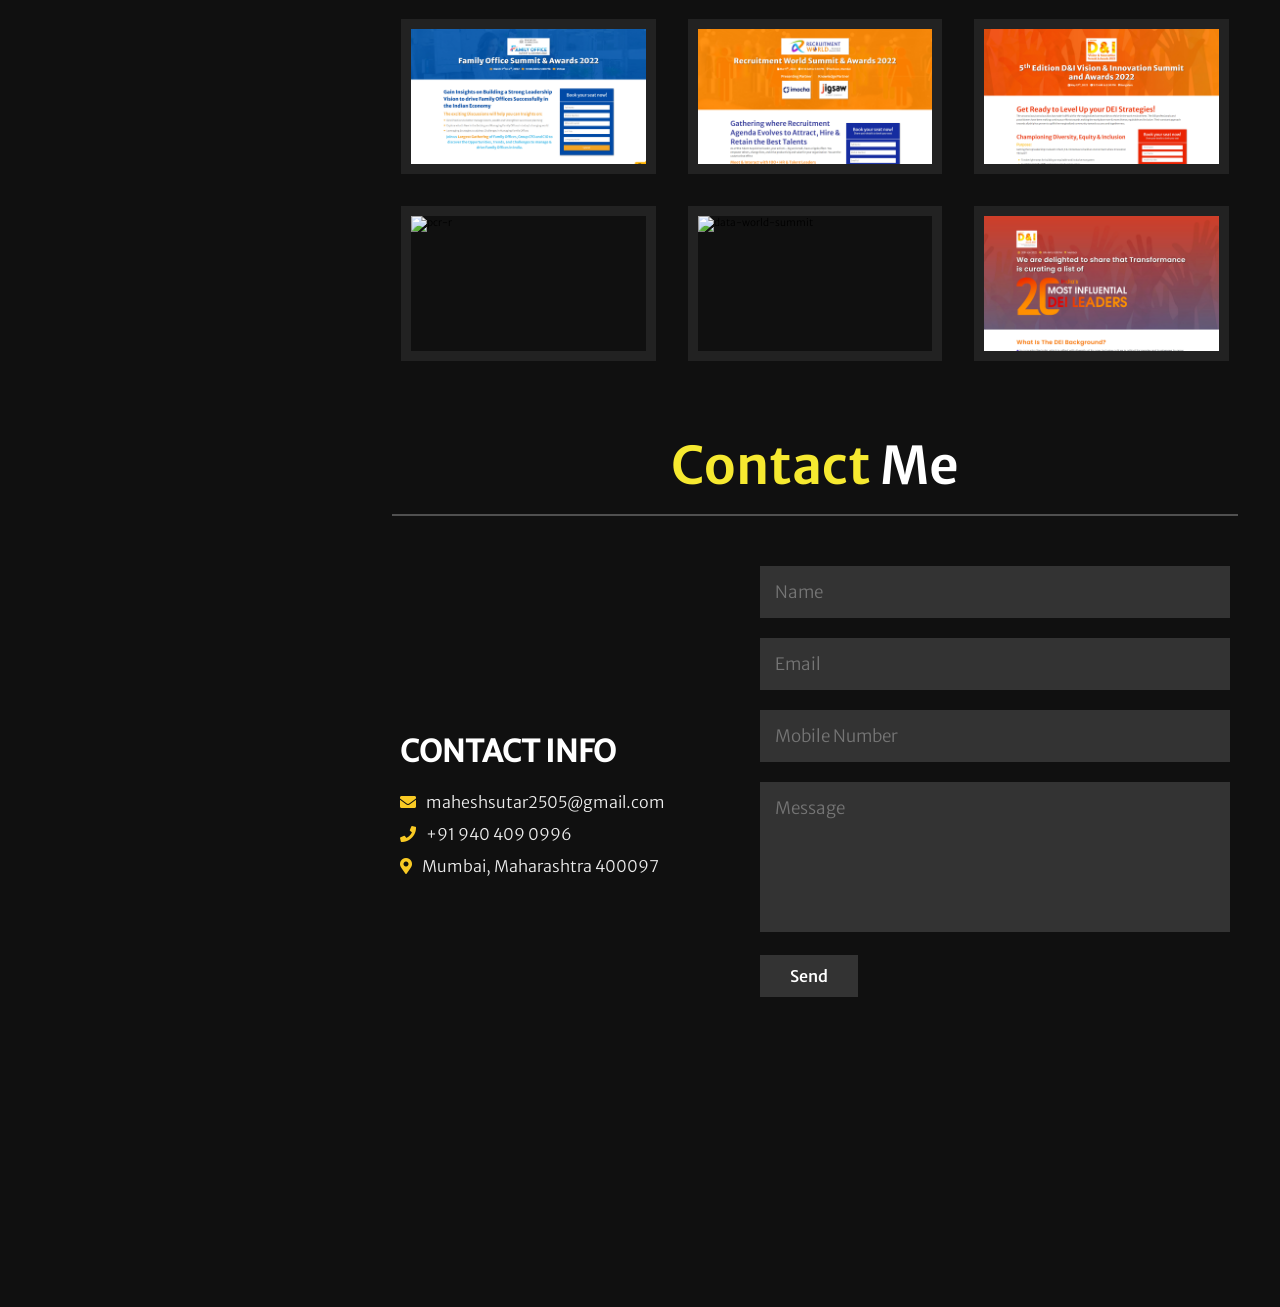
==== commit 12af112d: "HTML CHnages" ====
--- a/index.html
+++ b/index.html
@@ -105,7 +105,8 @@
 				<h3><span>post :</span> front end developer </h3>
 				<h3><span>language :</span> marathi, hindi, english </h3>
 				<h3><span>freelance :</span> Available </h3>
-				<a href="images/updated-cv_ui_mahesh_Sutar.pdf"><button class="btn"> download CV</button></a>
+				<a href="images/updated-cv_ui_mahesh_Sutar.pdf" target="_blank"><button class="btn"> download
+						CV</button></a>
 			</div>
 
 			<div class="counter">
@@ -140,6 +141,14 @@
 
 				<div class="box">
 					<h3>Photoshop CS6</h3>
+				</div>
+
+				<div class="box">
+					<h3>GitHub</h3>
+				</div>
+
+				<div class="box">
+					<h3>VS Code</h3>
 				</div>
 
 			</div>
--- a/css/style.css
+++ b/css/style.css
@@ -387,14 +387,15 @@
 
 .about .row .counter .box {
 	width: 170px;
-	background: #07081f;
+	background: #333333;
 	text-align: center;
 	padding: 15px;
 	margin: 15px 15px;
 	position: relative;
-}
-
-.about .row .counter .box::before {
+	border: 1px solid #f6e930f2;
+}
+
+/* .about .row .counter .box::before {
 	content: '';
 	position: absolute;
 	top: -5px;
@@ -403,7 +404,7 @@
 	height: 100%;
 	background: #f6e930;
 	z-index: -1;
-}
+} */
 
 .about .row .counter .box span {
 	font-size: 4rem;
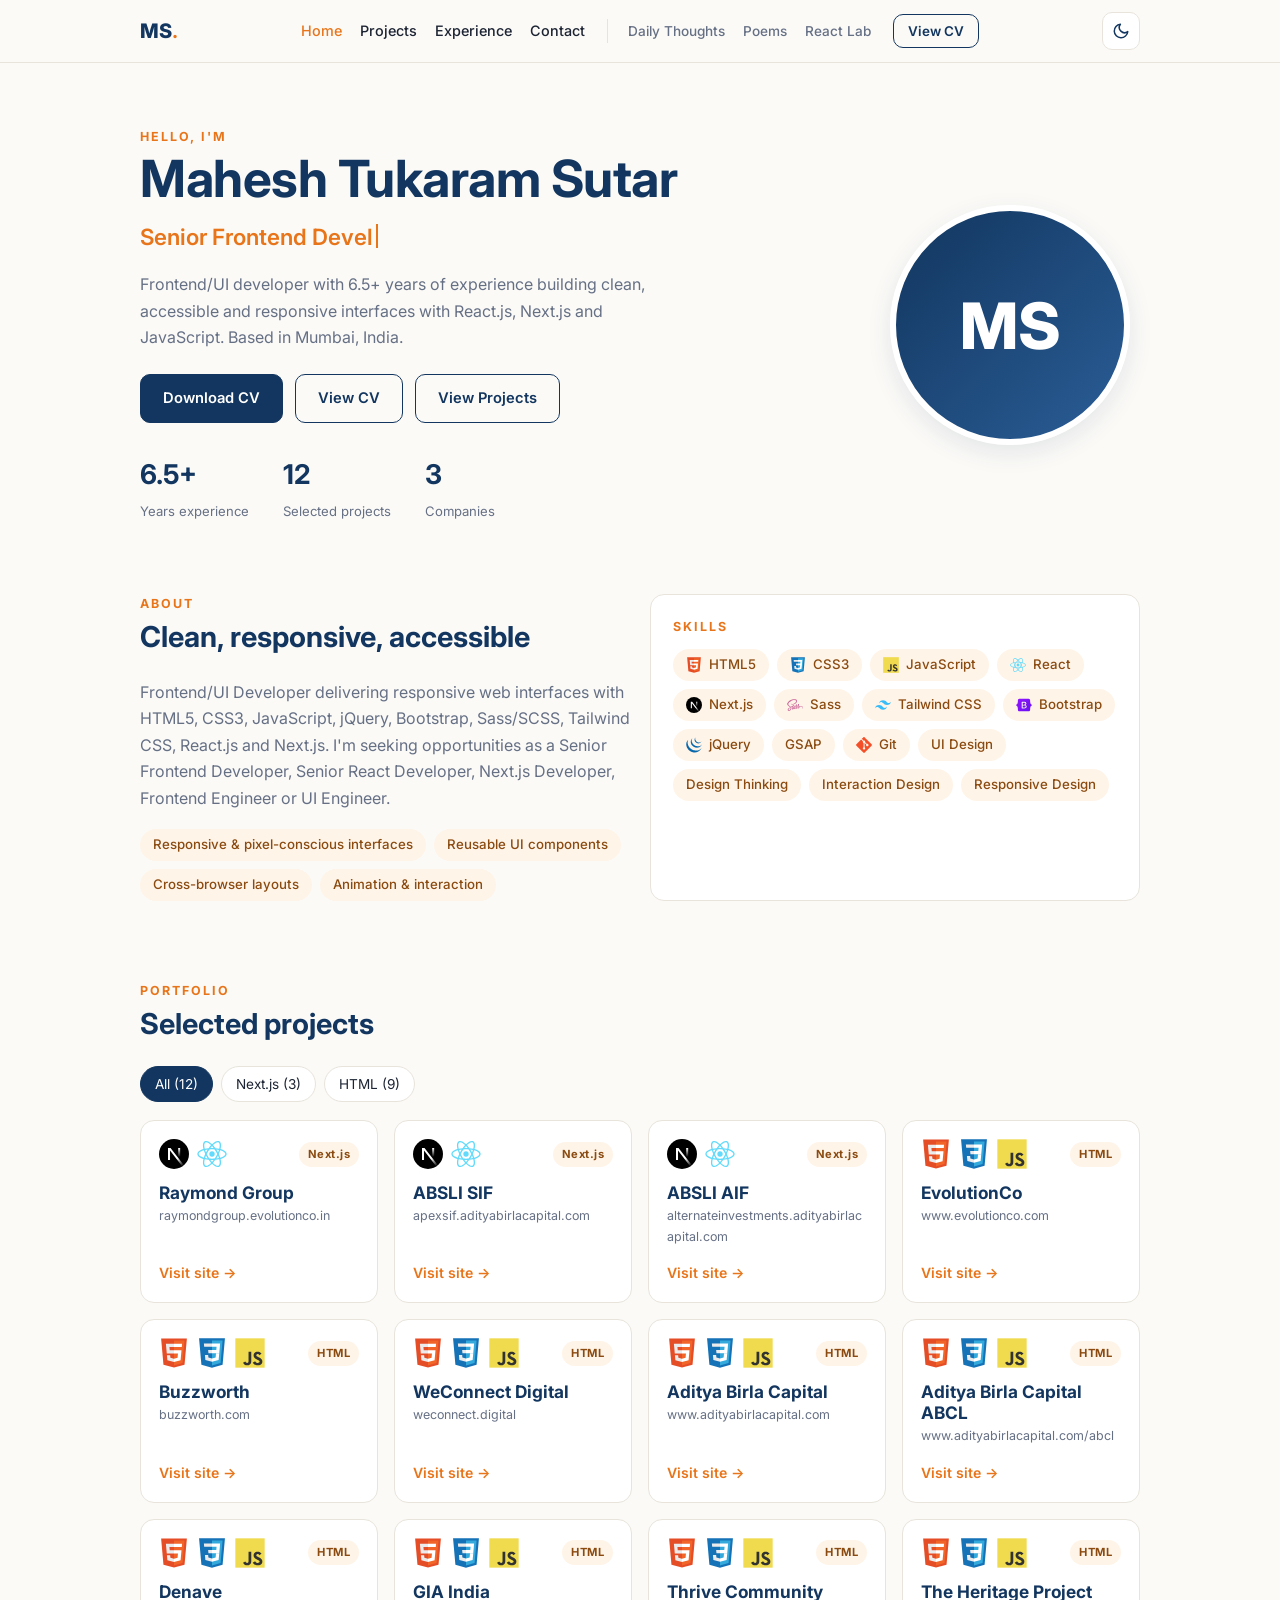
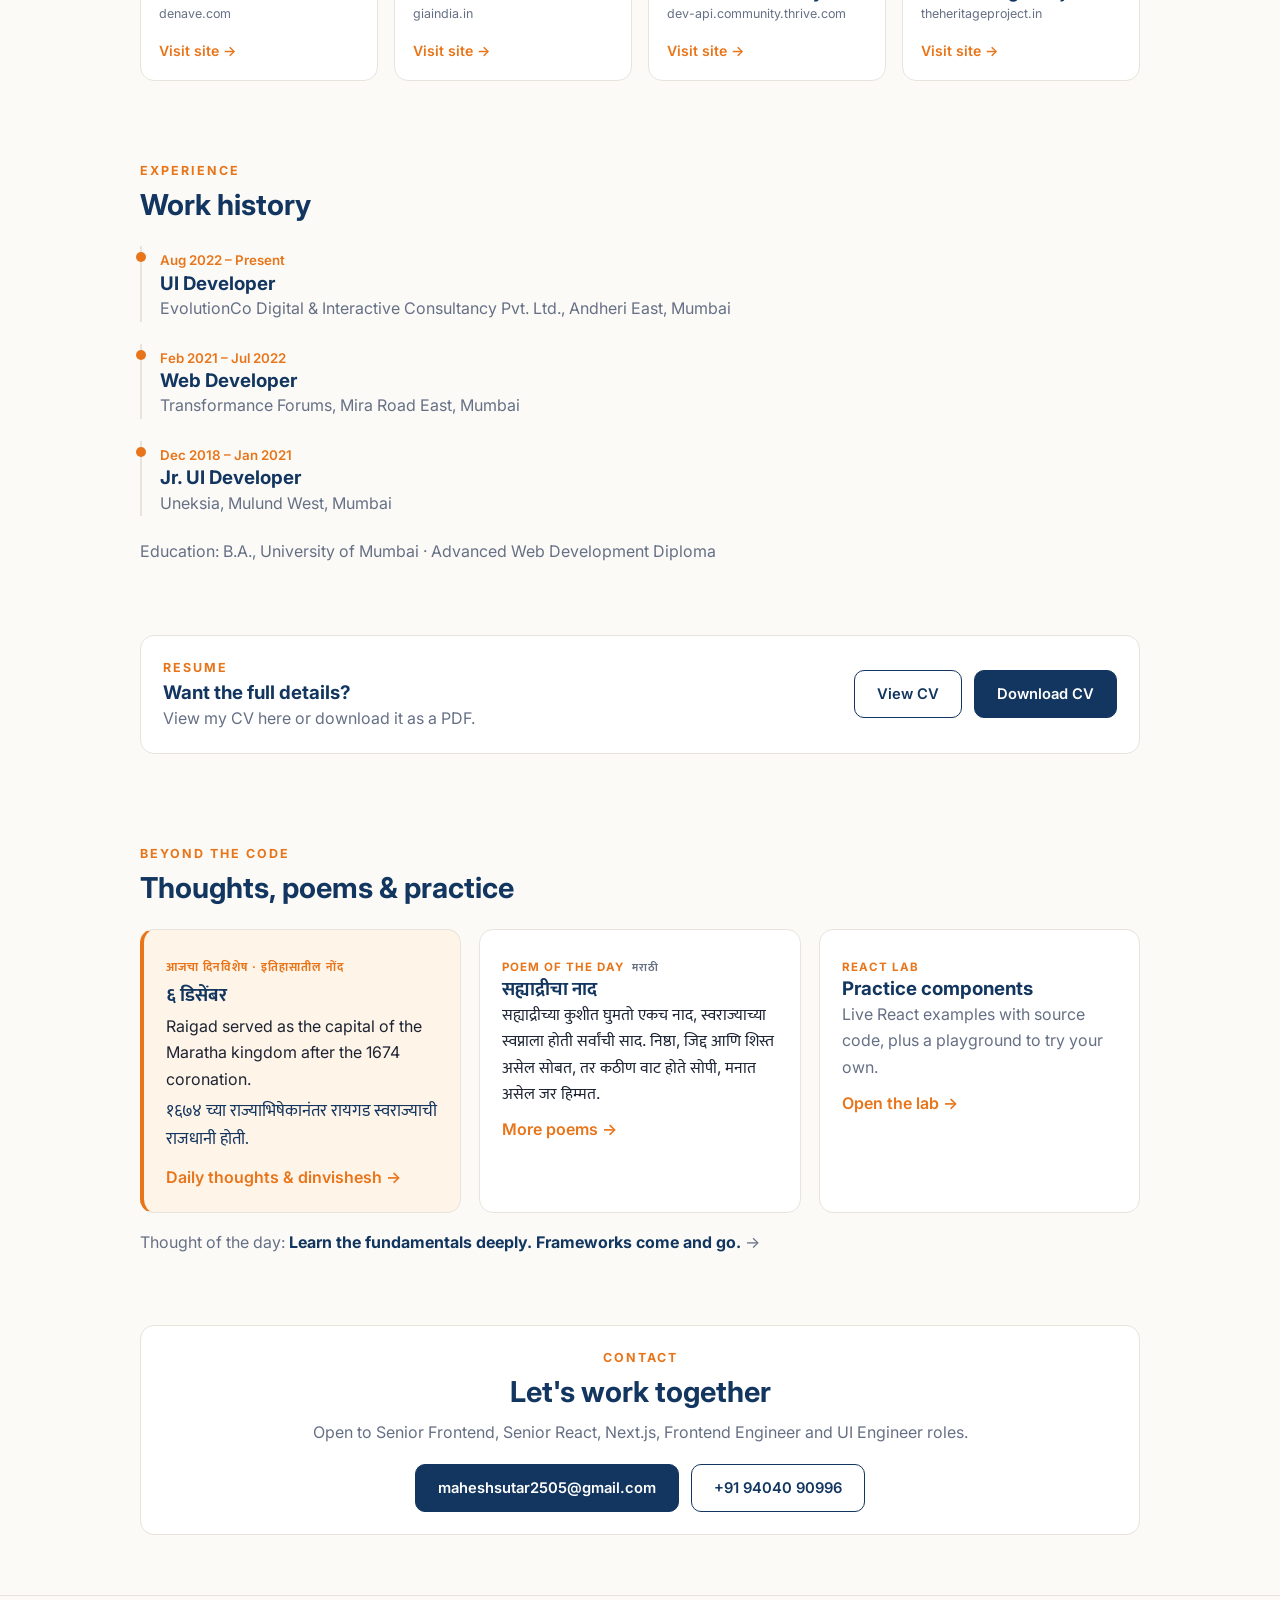
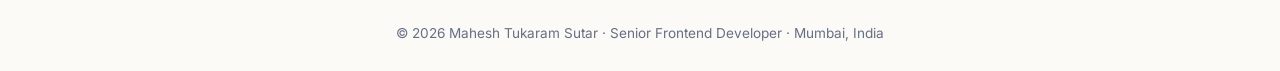
==== commit 73be39a0: "file changes" ====
--- a/index.html
+++ b/index.html
@@ -1,303 +1,204 @@
 <!DOCTYPE html>
-<html>
-
+<html lang="en">
 <head>
-	<title>Mahesh Sutar - UI Developer</title>
-	<meta charset="utf-8" />
-	<meta name="viewport" content="width=device-width, initial-scale=1" />
-	<meta name="discription" content="" />
-	<meta name="keywords" content="" />
-	<meta name="author" content="" />
-	<meta http-equiv="refresh" content="" />
-
-	<!-- Favicon Link here-->
-	<link rel="apple-touch-icon" sizes="180x180" href="images/favicons/apple-touch-icon.png" />
-	<link rel="icon" type="image/png" sizes="32x32" href="images/favicons/favicon-32x32.png" />
-	<link rel="icon" type="image/png" sizes="16x16" href="images/favicons/favicon-16x16.png" />
-	<link rel="manifest" href="images/favicons/site.webmanifest" />
-	<link rel="mask-icon" href="images/favicons/safari-pinned-tab.svg" color="#5bbad5" />
-	<meta name="msapplication-TileColor" content="#da532c" />
-	<meta name="theme-color" content="#ffffff" />
-
-	<!-- font awesome cdn link  -->
-	<link rel="stylesheet" href="https://cdnjs.cloudflare.com/ajax/libs/font-awesome/5.15.2/css/all.min.css" />
-
-	<!-- custom css file link  -->
-	<link rel="stylesheet" href="css/style.css" />
-	<link rel="stylesheet" href="css/responsive.css" />
-
-
+<meta charset="UTF-8">
+<meta name="viewport" content="width=device-width, initial-scale=1">
+<title>Mahesh Tukaram Sutar | Senior Frontend Developer</title>
+<meta name="description" content="Portfolio of Mahesh Tukaram Sutar, Senior Frontend Developer (React.js, Next.js, JavaScript), Mumbai, India.">
+<script src="theme-init.js"></script>
+<link href="https://fonts.googleapis.com/css2?family=Inter:wght@400;500;600;800&family=Mukta:wght@400;600&display=swap" rel="stylesheet">
+<link rel="stylesheet" href="style.css">
 </head>
-
-<body>
-
-	<!-- Header Section start here----------->
-
-	<header class="header">
-
-		<div class="user">
-			<div class="my-img">
-				<img src="images/my-pic-grey.jpg" alt="Mahesh" width="100%" />
-			</div>
-			<h3 class="name">mahesh sutar</h3>
-			<p class="post">front end developer</p>
-		</div>
-
-		<nav class="navbar">
-			<ul>
-				<li><a href="#home">home</a></li>
-				<li><a href="#about">about</a></li>
-				<li><a href="#education">experience</a></li>
-				<li><a href="#portfolio">portfolio</a></li>
-				<li><a href="#contact">contact</a></li>
-			</ul>
-		</nav>
-
-		<div class="logo">
-			<a href="#">
-				<h1>
-					<img src="images/logo.png" alt="MS" />
-				</h1>
-			</a>
-		</div>
-
-	</header>
-
-	<!-- Header Section end here----------->
-
-	<div id="menu" class="fas fa-bars"></div>
-
-	<!-- Home Section start here---------------->
-
-	<section class="home" id="home">
-
-		<div class="banner-txt-inner">
-			<h6>Hi there !</h6>
-			<h2>Mahesh Sutar</h2>
-			<h5>I am a <span class="type"></span></h5>
-		</div>
-
-		<p>
-			I am a UI Developer, and I'm very passionate and dedicated to my work. With 2+ years experience as a
-			professional UI Developer, I have acquired the skills and knowledge necessary to make your project a
-			success. I enjoy every step of the front-end design process, from discussion and collaboration.
-		</p>
-		<a href="#about"><button class="btn">about me </button></a>
-
-	</section>
-
-	<!-- Home Section end here---------------->
-
-	<!-- About Section start here---------------->
-
-	<section class="about" id="about">
-
-		<h1 class="heading"><span>about</span> me</h1>
-
-		<div class="row">
-
-			<div class="info">
-				<h3><span>name :</span> mahesh sutar </h3>
-				<h3><span>mobile no :</span> <a href="#">+91 940 409 0996</a> </h3>
-				<h3><span>email ID :</span> <a href="#">maheshsutar2505@gmail.com</a> </h3>
-				<h3><span>age :</span> 25 </h3>
-				<h3><span>qualification :</span> graduation </h3>
-				<h3><span>post :</span> front end developer </h3>
-				<h3><span>language :</span> marathi, hindi, english </h3>
-				<h3><span>freelance :</span> Available </h3>
-				<a href="images/updated-cv_ui_mahesh_Sutar.pdf" target="_blank"><button class="btn"> download
-						CV</button></a>
-			</div>
-
-			<div class="counter">
-
-				<div class="box">
-					<h3>HTML 5</h3>
-				</div>
-
-				<div class="box">
-					<h3>CSS 3</h3>
-				</div>
-
-				<div class="box">
-					<h3>Bootstrap 5</h3>
-				</div>
-
-				<div class="box">
-					<h3>JQuery</h3>
-				</div>
-
-				<div class="box">
-					<h3>JavaScript</h3>
-				</div>
-
-				<div class="box">
-					<h3>Sublime Text</h3>
-				</div>
-
-				<div class="box">
-					<h3>Zoho Backstage</h3>
-				</div>
-
-				<div class="box">
-					<h3>Photoshop CS6</h3>
-				</div>
-
-				<div class="box">
-					<h3>GitHub</h3>
-				</div>
-
-				<div class="box">
-					<h3>VS Code</h3>
-				</div>
-
-			</div>
-
-		</div>
-
-	</section>
-
-	<!-- About Section end here---------------->
-
-	<!-- WOrk Experience section start here------------------>
-	<section class="education" id="education">
-
-		<h1 class="heading"><span>work</span> experience</h1>
-
-		<div class="box-container">
-
-			<div class="box">
-				<span>Sep. 2022 to Till the Date</span>
-				<h3>EvolutionCo</h3>
-				<p>
-					<strong>UI Developer</strong>
-				</p>
-			</div>
-
-			<div class="box">
-				<span>Feb. 2021 to Aug. 2022</span>
-				<h3>Transformance Forums</h3>
-				<p>
-					<strong>Web Developer</strong>
-				</p>
-			</div>
-
-			<div class="box">
-				<span>Dec. 2018 to Jan. 2021</span>
-				<h3>Unkesia</h3>
-				<p>
-					<strong>Front End Developer</strong>
-				</p>
-			</div>
-
-		</div>
-
-	</section>
-	<!-- WOrk Experience  section end here------------------>
-
-	<!-- Portfolio section start here-------------------->
-	<section class="portfolio" id="portfolio">
-
-		<h1 class="heading"><span>my</span> portfolio</h1>
-
-		<div class="box-container">
-
-			<div class="box">
-				<img src="images/lg-microsite.jpg" alt="LG Microsite" width="100%" />
-			</div>
-
-			<div class="box">
-				<img src="images/denave.jpg" alt="Denave" width="100%" />
-			</div>
-
-			<div class="box">
-				<img src="images/rpg.jpg" alt="RPG" width="100%" />
-			</div>
-
-			<div class="box">
-				<img src="images/cyber-security.jpg" alt="cyber-security" width="100%" />
-			</div>
-
-			<div class="box">
-				<img src="images/4th-lnd-vision.jpg" alt="4th-lnd-vision" width="100%" />
-			</div>
-
-			<div class="box">
-				<img src="images/data-world.jpg" alt="data-world" width="100%" />
-			</div>
-
-			<div class="box">
-				<img src="images/family-office.jpg" alt="family-office" width="100%" />
-			</div>
-
-			<div class="box">
-				<img src="images/recruitment-world.jpg" alt="recruitment-world" width="100%" />
-			</div>
-
-			<div class="box">
-				<img src="images/dni-vision.jpg" alt="dni-vision" width="100%" />
-			</div>
-
-			<div class="box">
-				<img src="images/pcr-r.jpg" alt="pcr-r" width="100%" />
-			</div>
-
-			<div class="box">
-				<img src="images/data-world-summit.jpg" alt="data-world-summit" width="100%" />
-			</div>
-
-			<div class="box">
-				<img src="images/dni-powelist.jpg" alt="dni-powelist" width="100%" />
-			</div>
-
-		</div>
-
-	</section>
-	<!-- Portfolio section end here-------------------->
-
-	<!-- Contact section start here------------------>
-	<section class="contact" id="contact">
-
-		<h1 class="heading"><span>contact</span> me</h1>
-
-		<div class="row">
-
-			<div class="content">
-
-				<h3 class="title">contact info</h3>
-
-				<div class="info">
-
-					<h3> <i class="fas fa-envelope"></i> maheshsutar2505@gmail.com</h3>
-					<h3> <i class="fas fa-phone"></i> +91 940 409 0996</h3>
-					<h3> <i class="fas fa-map-marker-alt"></i> Mumbai, Maharashtra 400097</h3>
-
-				</div>
-			</div>
-
-			<form action="">
-
-				<input type="text" placeholder="name" class="box">
-				<input type="email" placeholder="email" class="box">
-				<input type="number" placeholder="mobile number" class="box">
-				<textarea name="" id="" cols="30" rows="10" class="box message" placeholder="message"></textarea>
-
-				<button type="submit" class="btn">send </button>
-
-			</form>
-
-		</div>
-
-	</section>
-	<!-- Contact section end here------------------>
-
+<body data-page="home">
+<div id="site-nav"></div>
+
+<header class="hero" id="home">
+  <div class="wrap">
+    <div class="fade">
+      <div class="eyebrow">Hello, I'm</div>
+      <h1>Mahesh Tukaram Sutar</h1>
+      <div class="role"><span id="role"></span><span class="caret"></span></div>
+      <p class="lead">Frontend/UI developer with 6.5+ years of experience building clean, accessible and responsive interfaces with React.js, Next.js and JavaScript. Based in Mumbai, India.</p>
+      <div class="btns">
+        <a class="btn primary" href="cv/Mahesh_Sutar_Resume.pdf" download="Mahesh_Sutar_Resume.pdf">Download CV</a>
+        <button class="btn" type="button" data-cv-open>View CV</button>
+        <a class="btn" href="#projects">View Projects</a>
+      </div>
+      <div class="stats">
+        <div class="stat"><b>6.5+</b><span>Years experience</span></div>
+        <div class="stat"><b id="projCount">12</b><span>Selected projects</span></div>
+        <div class="stat"><b>3</b><span>Companies</span></div>
+      </div>
+    </div>
+    <!-- Save your photo in this folder as photo.jpg. Until then, initials are shown. -->
+    <div class="avatar fade"><span>MS</span><img src="photo.jpg" alt="Mahesh Tukaram Sutar" onerror="this.remove()"></div>
+  </div>
+</header>
+
+<section id="about" style="padding-top:40px">
+  <div class="wrap grid2">
+    <div>
+      <div class="eyebrow">About</div>
+      <h2>Clean, responsive, accessible</h2>
+      <p class="muted">Frontend/UI Developer delivering responsive web interfaces with HTML5, CSS3, JavaScript, jQuery, Bootstrap, Sass/SCSS, Tailwind CSS, React.js and Next.js. I'm seeking opportunities as a Senior Frontend Developer, Senior React Developer, Next.js Developer, Frontend Engineer or UI Engineer.</p>
+      <div class="chips" style="margin-top:18px">
+        <span class="chip">Responsive &amp; pixel-conscious interfaces</span>
+        <span class="chip">Reusable UI components</span>
+        <span class="chip">Cross-browser layouts</span>
+        <span class="chip">Animation &amp; interaction</span>
+      </div>
+    </div>
+    <div class="card">
+      <div class="eyebrow">Skills</div>
+      <div class="chips" id="skills" style="margin-top:12px"></div>
+    </div>
+  </div>
+</section>
+
+<section id="projects" style="padding-top:20px">
+  <div class="wrap">
+    <div class="eyebrow">Portfolio</div><h2>Selected projects</h2>
+    <div class="filters" id="filters" role="group" aria-label="Filter projects"></div>
+    <div class="projects" id="projects-grid"></div>
+  </div>
+</section>
+
+<section id="experience" style="padding-top:20px">
+  <div class="wrap">
+    <div class="eyebrow">Experience</div><h2>Work history</h2>
+    <div class="job"><small>Aug 2022 &ndash; Present</small><h3>UI Developer</h3><p class="muted">EvolutionCo Digital &amp; Interactive Consultancy Pvt. Ltd., Andheri East, Mumbai</p></div>
+    <div class="job"><small>Feb 2021 &ndash; Jul 2022</small><h3>Web Developer</h3><p class="muted">Transformance Forums, Mira Road East, Mumbai</p></div>
+    <div class="job"><small>Dec 2018 &ndash; Jan 2021</small><h3>Jr. UI Developer</h3><p class="muted">Uneksia, Mulund West, Mumbai</p></div>
+    <p class="muted" style="margin-top:6px">Education: B.A., University of Mumbai &middot; Advanced Web Development Diploma</p>
+  </div>
+</section>
+
+<section style="padding-top:10px">
+  <div class="wrap">
+    <div class="card cv-card">
+      <div><div class="eyebrow">Resume</div><h3 style="margin-top:4px">Want the full details?</h3><p class="muted">View my CV here or download it as a PDF.</p></div>
+      <div class="btns"><button class="btn" type="button" data-cv-open>View CV</button><a class="btn primary" href="cv/Mahesh_Sutar_Resume.pdf" download="Mahesh_Sutar_Resume.pdf">Download CV</a></div>
+    </div>
+  </div>
+</section>
+
+<section id="more" style="padding-top:30px">
+  <div class="wrap">
+    <div class="eyebrow">Beyond the code</div><h2>Thoughts, poems &amp; practice</h2>
+    <div class="grid3">
+      <a href="blog.html" class="card today link-card" id="din"></a>
+      <a href="poems.html" class="card link-card" id="poem"></a>
+      <a href="practice.html" class="card link-card">
+        <span class="tag">React Lab</span>
+        <h3>Practice components</h3>
+        <p class="muted">Live React examples with source code, plus a playground to try your own.</p>
+        <p style="margin-top:10px;color:var(--accent);font-weight:600">Open the lab &rarr;</p>
+      </a>
+    </div>
+    <p style="margin-top:16px"><a href="blog.html" class="muted">Thought of the day: <b id="thoughtText" style="color:var(--head)"></b> &rarr;</a></p>
+  </div>
+</section>
+
+<section id="contact" style="padding-top:10px">
+  <div class="wrap">
+    <div class="card" style="text-align:center">
+      <div class="eyebrow">Contact</div><h2 style="margin-bottom:10px">Let's work together</h2>
+      <p class="muted" style="margin-bottom:18px">Open to Senior Frontend, Senior React, Next.js, Frontend Engineer and UI Engineer roles.</p>
+      <div class="btns" style="justify-content:center;margin-top:0">
+        <a class="btn primary" href="mailto:maheshsutar2505@gmail.com">maheshsutar2505@gmail.com</a>
+        <a class="btn" href="tel:+919404090996">+91 94040 90996</a>
+      </div>
+    </div>
+  </div>
+</section>
+
+<div id="site-footer"></div>
+
+<script src="data.js"></script>
+<script src="poems.js"></script>
+<script src="site.js"></script>
+<script>
+  /* ---- role typing animation ---- */
+  var roles = ["Senior Frontend Developer","Senior React Developer","Next.js Developer","Frontend Engineer","UI Engineer"];
+  var roleEl = document.getElementById("role"), r = 0, c = 0, del = false;
+  var reduce = window.matchMedia && matchMedia("(prefers-reduced-motion: reduce)").matches;
+  (function tick(){
+    var w = roles[r];
+    if (reduce) { roleEl.textContent = w; r = (r + 1) % roles.length; return setTimeout(tick, 2200); }
+    roleEl.textContent = w.slice(0, c);
+    var d = del ? 35 : 80;
+    if (!del && c === w.length) { del = true; d = 1500; }
+    else if (del && c === 0) { del = false; r = (r + 1) % roles.length; d = 300; }
+    c += del ? -1 : 1; setTimeout(tick, d);
+  })();
+
+  /* ---- technology icons (files live in /icons) ---- */
+  var ICON = {
+    "HTML5": "html5-original", "CSS3": "css3-original", "JavaScript": "javascript-original",
+    "React": "react-original", "Next.js": "nextjs-original", "Sass": "sass-original",
+    "Tailwind CSS": "tailwindcss-original", "Bootstrap": "bootstrap-original",
+    "jQuery": "jquery-original", "Git": "git-original"
+  };
+  function icon(name, size) {
+    var f = ICON[name]; if (!f) return "";
+    var inv = name === "Next.js" ? " inv" : "";
+    return '<img class="ti' + inv + '" src="icons/' + f + '.svg" alt="' + name + '" title="' + name + '" width="' + size + '" height="' + size + '">';
+  }
+
+  /* ---- skills ---- */
+  var skills = ["HTML5","CSS3","JavaScript","React","Next.js","Sass","Tailwind CSS","Bootstrap","jQuery","GSAP","Git","UI Design","Design Thinking","Interaction Design","Responsive Design"];
+  document.getElementById("skills").innerHTML = skills.map(function (s) {
+    var ic = ICON[s] ? '<img src="icons/' + ICON[s] + '.svg" alt="" width="16" height="16"' + (s === "Next.js" ? ' class="inv"' : "") + ">" : "";
+    return '<span class="chip">' + ic + s + "</span>";
+  }).join("");
+
+  /* ---- projects: edit this list to change what is shown. type: "next" or "html" ---- */
+  var STACK = {
+    next: { label: "Next.js", tech: ["Next.js", "React"] },
+    html: { label: "HTML",    tech: ["HTML5", "CSS3", "JavaScript"] }
+  };
+  var projects = [
+    { n: "Raymond Group",             u: "https://raymondgroup.evolutionco.in/",                  type: "next" },
+    { n: "ABSLI SIF",                 u: "https://apexsif.adityabirlacapital.com/",               type: "next" },
+    { n: "ABSLI AIF",                 u: "https://alternateinvestments.adityabirlacapital.com/",  type: "next" },
+    { n: "EvolutionCo",               u: "https://www.evolutionco.com",                           type: "html" },
+    { n: "Buzzworth",                 u: "https://buzzworth.com",                                 type: "html" },
+    { n: "WeConnect Digital",         u: "https://weconnect.digital",                             type: "html" },
+    { n: "Aditya Birla Capital",      u: "https://www.adityabirlacapital.com/",                   type: "html" },
+    { n: "Aditya Birla Capital ABCL", u: "https://www.adityabirlacapital.com/abcl",               type: "html" },
+    { n: "Denave",                    u: "http://denave.com",                                     type: "html" },
+    { n: "GIA India",                 u: "http://giaindia.in",                                    type: "html" },
+    { n: "Thrive Community",          u: "https://dev-api.community.thrive.com",                  type: "html" },
+    { n: "The Heritage Project",      u: "https://theheritageproject.in",                         type: "html" }
+  ];
+  document.getElementById("projCount").textContent = projects.length;
+
+  var grid = document.getElementById("projects-grid");
+  grid.innerHTML = projects.map(function (p) {
+    var s = STACK[p.type];
+    return '<a class="proj" data-type="' + p.type + '" href="' + p.u + '" target="_blank" rel="noopener">' +
+      '<div class="proj-top"><div class="tech">' + s.tech.map(function (t) { return icon(t, 30); }).join("") + '</div><span class="badge">' + s.label + "</span></div>" +
+      "<h3>" + p.n + '</h3><div class="url">' + p.u.replace(/^https?:\/\//, "").replace(/\/$/, "") + '</div><div class="go">Visit site &rarr;</div></a>';
+  }).join("");
+
+  var count = function (t) { return t === "all" ? projects.length : projects.filter(function (p) { return p.type === t; }).length; };
+  var fWrap = document.getElementById("filters");
+  fWrap.innerHTML = [["all","All"],["next","Next.js"],["html","HTML"]].map(function (f, i) {
+    return '<button type="button" data-f="' + f[0] + '" class="' + (i === 0 ? "on" : "") + '">' + f[1] + " (" + count(f[0]) + ")</button>";
+  }).join("");
+  fWrap.addEventListener("click", function (e) {
+    var b = e.target.closest("button"); if (!b) return;
+    fWrap.querySelectorAll("button").forEach(function (x) { x.classList.toggle("on", x === b); });
+    grid.querySelectorAll(".proj").forEach(function (card) {
+      card.classList.toggle("hidden", b.dataset.f !== "all" && card.dataset.type !== b.dataset.f);
+    });
+  });
+
+  /* ---- secondary cards ---- */
+  document.getElementById("din").innerHTML = dinVisheshHTML() + '<p style="margin-top:10px;color:var(--accent);font-weight:600">Daily thoughts &amp; dinvishesh &rarr;</p>';
+  var pd = poemOfTheDay();
+  document.getElementById("poem").innerHTML = poemCard(pd, { tag: "Poem of the day" }).replace('<div class="verse', '<div style="max-height:9.5em;overflow:hidden" class="verse') + '<p style="margin-top:10px;color:var(--accent);font-weight:600">More poems &rarr;</p>';
+  document.getElementById("thoughtText").textContent = thoughtOfTheDay();
+</script>
 </body>
-
 </html>
-
-<!-- jquery cdn link  -->
-<script src="https://cdnjs.cloudflare.com/ajax/libs/jquery/3.6.0/jquery.min.js"></script>
-
-<!-- custom js file link  -->
-<script src="js/script.js"></script>
-<script type="text/javascript" src="js/typed.js"></script>
--- a/style.css
+++ b/style.css
@@ -0,0 +1,163 @@
+/* ---------- Theme tokens ---------- */
+:root{
+  --bg:#fbfaf7; --surface:#ffffff; --soft:#fff4e8; --line:#e8e4db;
+  --text:#1d2433; --muted:#667085; --head:#12365f; --accent:#e8751a;
+  --btn-bg:#12365f; --btn-fg:#ffffff; --chip-bg:#fff4e8; --chip-fg:#8a4a10;
+  --code-bg:#14233b; --preview-bg:#fcfcfa; --shadow:0 8px 24px rgba(18,54,95,.10);
+  color-scheme:light;
+}
+:root[data-theme="dark"]{
+  --bg:#0d1523; --surface:#142034; --soft:#1b2a42; --line:#263653;
+  --text:#e6ecf8; --muted:#9aa9c3; --head:#eaf1ff; --accent:#ff9440;
+  --btn-bg:#ff9440; --btn-fg:#1a1205; --chip-bg:#1f2e47; --chip-fg:#ffc999;
+  --code-bg:#0a1220; --preview-bg:#101b2e; --shadow:0 8px 24px rgba(0,0,0,.35);
+  color-scheme:dark;
+}
+[data-theme="dark"] .inv{filter:invert(1)}
+
+*{box-sizing:border-box;margin:0;padding:0}
+html{scroll-behavior:smooth;scroll-padding-top:76px}
+body{font-family:Inter,Mukta,system-ui,sans-serif;background:var(--bg);color:var(--text);line-height:1.65;transition:background .25s,color .25s}
+a{color:inherit;text-decoration:none}
+h1,h2,h3{line-height:1.2;color:var(--head)}
+code{background:var(--chip-bg);color:var(--chip-fg);padding:1px 6px;border-radius:6px;font-size:.9em}
+.wrap{max-width:1040px;margin:0 auto;padding:0 20px}
+.muted{color:var(--muted)}
+.eyebrow{color:var(--accent);font-weight:700;font-size:.78rem;letter-spacing:2px;text-transform:uppercase}
+h2{font-size:1.8rem;margin:6px 0 24px}
+section{padding:60px 0}
+
+/* ---------- Nav ---------- */
+.site-nav{position:sticky;top:0;z-index:30;background:color-mix(in srgb,var(--bg) 90%,transparent);backdrop-filter:blur(10px);border-bottom:1px solid var(--line)}
+.site-nav .bar{display:flex;align-items:center;justify-content:space-between;height:62px;gap:16px}
+.logo{font-weight:800;font-size:1.25rem;color:var(--head)}
+.logo b{color:var(--accent)}
+.menu{display:flex;align-items:center;gap:22px;font-size:.9rem;font-weight:500}
+.menu ul{display:flex;gap:18px;list-style:none;align-items:center}
+.menu .main a{color:var(--text)}
+.menu .more{padding-left:20px;border-left:1px solid var(--line)}
+.menu .more a{color:var(--muted);font-size:.85rem}
+.menu a:hover,.menu a.active{color:var(--accent)}
+.actions{display:flex;align-items:center;gap:10px}
+.icon-btn{width:38px;height:38px;border-radius:10px;border:1px solid var(--line);background:var(--surface);color:var(--head);cursor:pointer;display:grid;place-items:center;transition:.2s}
+.icon-btn:hover{border-color:var(--accent);color:var(--accent)}
+.burger{display:none}
+@media(max-width:940px){
+  .burger{display:grid}
+  .menu{position:absolute;left:0;right:0;top:62px;background:var(--bg);border-bottom:1px solid var(--line);flex-direction:column;align-items:flex-start;padding:16px 20px 20px;gap:14px;display:none}
+  .menu.open{display:flex}
+  .menu ul{flex-direction:column;align-items:flex-start;gap:10px}
+  .menu .more{padding-left:0;border-left:0;border-top:1px solid var(--line);padding-top:12px;width:100%}
+  .site-nav .bar{position:relative}
+  .nav-right{display:flex;gap:8px;align-items:center}
+}
+@media(min-width:941px){.nav-right{display:contents}}
+
+/* ---------- Buttons ---------- */
+.btns{display:flex;gap:12px;margin-top:24px;flex-wrap:wrap}
+.btn{display:inline-flex;align-items:center;gap:8px;padding:11px 22px;border-radius:10px;font-weight:600;font-size:.92rem;border:1.5px solid var(--head);color:var(--head);transition:.2s;cursor:pointer;background:none;font-family:inherit}
+.btn.primary{background:var(--btn-bg);border-color:var(--btn-bg);color:var(--btn-fg)}
+.btn.sm{padding:8px 14px;font-size:.84rem}
+.btn:hover{transform:translateY(-2px);box-shadow:var(--shadow)}
+
+/* ---------- Hero ---------- */
+.hero{padding:64px 0 30px}
+.hero .wrap{display:grid;grid-template-columns:1fr 260px;gap:40px;align-items:center}
+.hero h1{font-size:clamp(2rem,5vw,3.2rem);letter-spacing:-.5px}
+.role{font-size:1.4rem;font-weight:600;margin:10px 0 14px;min-height:1.7em;color:var(--head)}
+.role #role{color:var(--accent)}
+.caret{display:inline-block;width:2px;height:1.1em;background:var(--accent);margin-left:3px;vertical-align:-.15em;animation:blink 1s steps(1) infinite}
+@keyframes blink{50%{opacity:0}}
+.hero p.lead{color:var(--muted);max-width:540px}
+.stats{display:flex;gap:34px;margin-top:30px;flex-wrap:wrap}
+.stat b{display:block;font-size:1.7rem;color:var(--head)}
+.stat span{font-size:.82rem;color:var(--muted)}
+.avatar{position:relative;width:240px;height:240px;border-radius:50%;background:linear-gradient(135deg,#12365f,#2a5d96);display:grid;place-items:center;color:#fff;font-size:4rem;font-weight:800;border:6px solid var(--surface);box-shadow:var(--shadow);overflow:hidden;justify-self:center}
+.avatar img{position:absolute;inset:0;width:100%;height:100%;object-fit:cover}
+@media(max-width:760px){.hero .wrap{grid-template-columns:1fr;text-align:center}.hero p.lead{margin:auto}.btns,.stats{justify-content:center}.avatar{order:-1;width:180px;height:180px}}
+
+/* ---------- Cards / chips ---------- */
+.card{background:var(--surface);border:1px solid var(--line);border-radius:14px;padding:22px}
+.grid2{display:grid;grid-template-columns:repeat(auto-fit,minmax(300px,1fr));gap:20px}
+.grid3{display:grid;grid-template-columns:repeat(auto-fit,minmax(250px,1fr));gap:18px}
+.chips{display:flex;flex-wrap:wrap;gap:8px}
+.chip{display:inline-flex;align-items:center;gap:7px;padding:5px 13px;border-radius:999px;background:var(--chip-bg);color:var(--chip-fg);font-size:.83rem;font-weight:500}
+.chip img{width:16px;height:16px}
+.today{border-left:4px solid var(--accent);background:var(--soft)}
+.today h3{margin:6px 0}
+.tag{display:inline-block;font-size:.72rem;font-weight:700;letter-spacing:1px;text-transform:uppercase;color:var(--accent)}
+.mr{font-family:Mukta,Inter,sans-serif;font-size:1.05rem;margin-top:6px;color:var(--head)}
+.link-card{display:block;transition:.2s}
+.link-card:hover{transform:translateY(-3px);border-color:var(--accent);box-shadow:var(--shadow)}
+
+/* ---------- Projects ---------- */
+.filters{display:flex;gap:8px;margin-bottom:18px;flex-wrap:wrap}
+.filters button{border:1px solid var(--line);background:var(--surface);color:var(--text);padding:6px 14px;border-radius:999px;cursor:pointer;font:inherit;font-size:.85rem}
+.filters button.on{background:var(--btn-bg);border-color:var(--btn-bg);color:var(--btn-fg)}
+.projects{display:grid;grid-template-columns:repeat(auto-fill,minmax(230px,1fr));gap:16px}
+.proj{display:flex;flex-direction:column;background:var(--surface);border:1px solid var(--line);border-radius:14px;padding:18px;transition:.2s}
+.proj:hover{border-color:var(--accent);transform:translateY(-4px);box-shadow:var(--shadow)}
+.proj-top{display:flex;justify-content:space-between;align-items:center;margin-bottom:14px}
+.tech{display:flex;gap:8px}
+.tech img{width:30px;height:30px}
+.badge{font-size:.7rem;font-weight:700;letter-spacing:.5px;padding:3px 9px;border-radius:999px;background:var(--chip-bg);color:var(--chip-fg)}
+.proj h3{font-size:1.08rem}
+.proj .url{font-size:.78rem;color:var(--muted);word-break:break-all;margin-top:2px}
+.proj .go{margin-top:auto;padding-top:14px;color:var(--accent);font-weight:600;font-size:.88rem}
+.hidden{display:none!important}
+
+/* ---------- Experience ---------- */
+.job{padding-left:18px;border-left:2px solid var(--line);margin-bottom:22px;position:relative}
+.job::before{content:"";position:absolute;left:-6px;top:6px;width:10px;height:10px;border-radius:50%;background:var(--accent)}
+.job small{color:var(--accent);font-weight:600}
+
+/* ---------- CV card ---------- */
+.cv-card{display:flex;justify-content:space-between;align-items:center;gap:20px;flex-wrap:wrap}
+.cv-card .btns{margin-top:0}
+dialog#cvDialog{border:1px solid var(--line);border-radius:14px;background:var(--surface);color:var(--text);width:min(900px,94vw);height:90vh;padding:0;margin:auto;overflow:hidden}
+dialog#cvDialog::backdrop{background:rgba(5,10,20,.6)}
+dialog#cvDialog[open]{display:flex;flex-direction:column}
+.cv-head{display:flex;justify-content:space-between;align-items:center;gap:10px;padding:12px 16px;border-bottom:1px solid var(--line);flex-wrap:wrap}
+.cv-head .actions{gap:8px}
+dialog#cvDialog iframe{flex:1;width:100%;border:0;background:#fff}
+.cv-foot{font-size:.8rem;padding:8px 16px;border-top:1px solid var(--line);color:var(--muted)}
+.cv-foot a{color:var(--accent);font-weight:600}
+
+/* ---------- Page heads / blog / poems ---------- */
+.page-head{padding:50px 0 10px}
+.page-head h1{font-size:2.2rem}
+.post{margin-bottom:16px}
+.post small{color:var(--muted)}
+.post h3{margin:4px 0}
+textarea,input[type=text]{width:100%;border:1px solid var(--line);border-radius:10px;padding:12px;font:inherit;background:var(--surface);color:var(--text)}
+textarea:focus,input:focus{outline:2px solid var(--accent);outline-offset:1px}
+.events{display:grid;gap:10px}
+.ev{display:grid;grid-template-columns:90px 1fr;gap:14px;background:var(--surface);border:1px solid var(--line);border-radius:12px;padding:14px}
+.ev.now{border-color:var(--accent);background:var(--soft)}
+.ev .d{font-weight:700;color:var(--head)}
+.ev .d small{display:block;color:var(--muted);font-weight:500}
+.poem h3{margin:6px 0 10px}
+.poem .verse{white-space:pre-line;font-size:1.02rem;line-height:1.9}
+.poem .verse.mr-text{font-family:Mukta,Inter,sans-serif;font-size:1.12rem}
+.poem-grid{display:grid;grid-template-columns:repeat(auto-fit,minmax(300px,1fr));gap:20px}
+.lang{font-size:.7rem;font-weight:700;letter-spacing:1px;text-transform:uppercase;color:var(--muted);margin-left:8px}
+.verse-preview{white-space:pre-line;color:var(--muted);font-size:.95rem;margin-top:6px}
+
+/* ---------- React lab ---------- */
+.tabs{display:flex;gap:6px;margin-bottom:12px;flex-wrap:wrap}
+.tabs button{border:1px solid var(--line);background:var(--surface);color:var(--text);padding:5px 12px;border-radius:8px;cursor:pointer;font:inherit;font-size:.82rem}
+.tabs button.on{background:var(--btn-bg);color:var(--btn-fg);border-color:var(--btn-bg)}
+.preview{border:1px dashed var(--line);border-radius:10px;padding:18px;background:var(--preview-bg);min-height:90px}
+.preview button,.preview input{font:inherit;padding:4px 10px;border-radius:6px;border:1px solid var(--line);background:var(--surface);color:var(--text)}
+pre{background:var(--code-bg);color:#e6edf8;padding:14px;border-radius:10px;overflow:auto;font-size:.8rem;line-height:1.5;max-height:320px}
+pre.err{background:#fdecea;color:#b42318}
+.card-top{display:flex;justify-content:space-between;align-items:flex-start;gap:10px;margin-bottom:10px}
+.card-top label{font-size:.8rem;color:var(--muted);white-space:nowrap;cursor:pointer}
+.editor{font-family:ui-monospace,Menlo,Consolas,monospace;font-size:.82rem;min-height:280px;background:var(--code-bg)!important;color:#e6edf8!important;border:none!important}
+.split{display:grid;grid-template-columns:1fr 1fr;gap:16px}
+@media(max-width:760px){.split{grid-template-columns:1fr}}
+
+footer{padding:26px 0;text-align:center;color:var(--muted);font-size:.85rem;border-top:1px solid var(--line)}
+.fade{animation:fade .6s ease both}
+@keyframes fade{from{opacity:0;transform:translateY(14px)}to{opacity:1;transform:none}}
+@media(prefers-reduced-motion:reduce){*{animation:none!important;transition:none!important}}
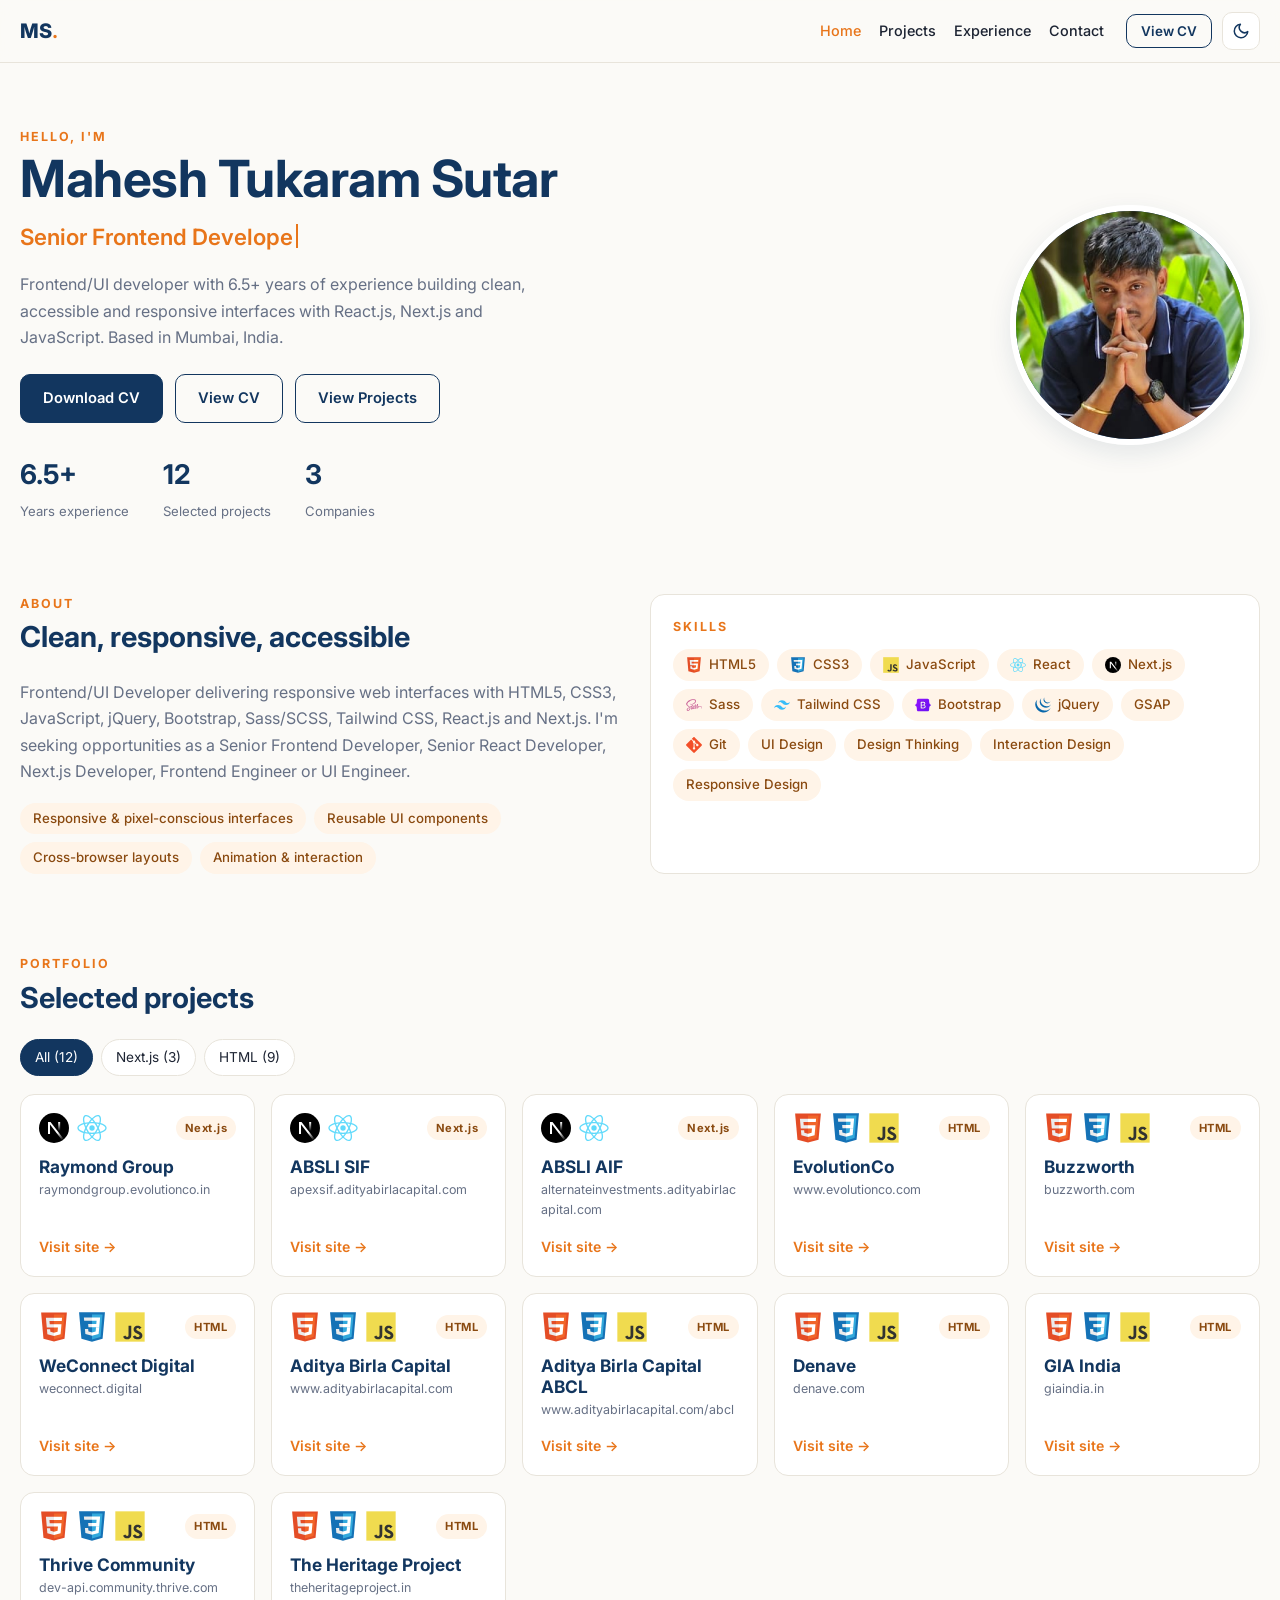
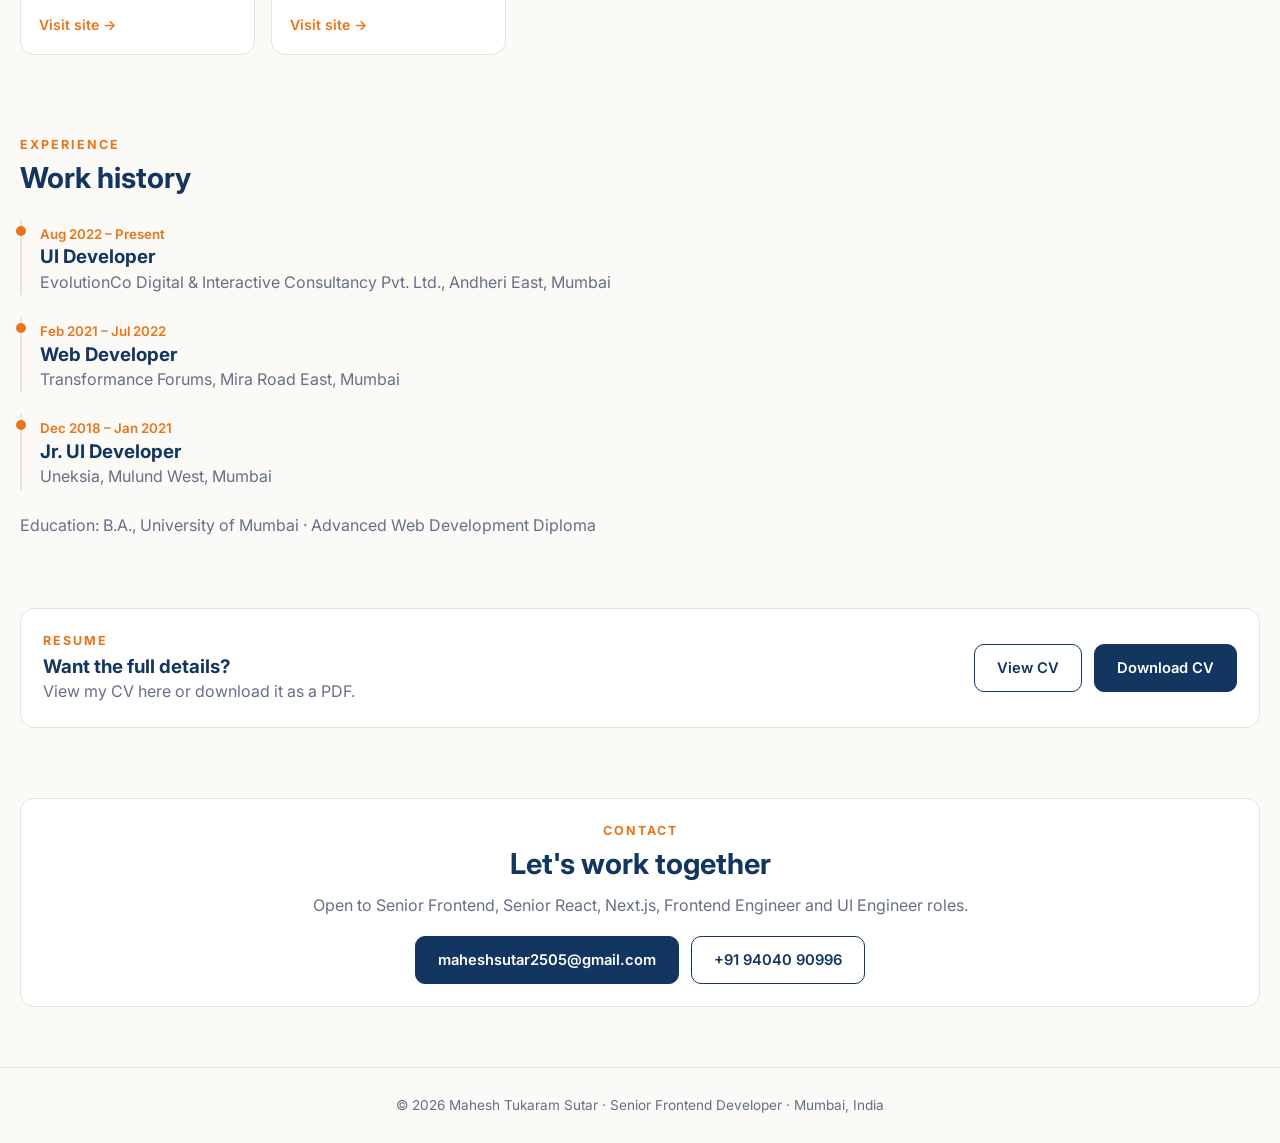
==== commit 1bdaf749: "changes" ====
--- a/index.html
+++ b/index.html
@@ -1,123 +1,199 @@
 <!DOCTYPE html>
 <html lang="en">
-<head>
-<meta charset="UTF-8">
-<meta name="viewport" content="width=device-width, initial-scale=1">
-<title>Mahesh Tukaram Sutar | Senior Frontend Developer</title>
-<meta name="description" content="Portfolio of Mahesh Tukaram Sutar, Senior Frontend Developer (React.js, Next.js, JavaScript), Mumbai, India.">
-<script src="theme-init.js"></script>
-<link href="https://fonts.googleapis.com/css2?family=Inter:wght@400;500;600;800&family=Mukta:wght@400;600&display=swap" rel="stylesheet">
-<link rel="stylesheet" href="style.css">
-</head>
-<body data-page="home">
-<div id="site-nav"></div>
-
-<header class="hero" id="home">
-  <div class="wrap">
-    <div class="fade">
-      <div class="eyebrow">Hello, I'm</div>
-      <h1>Mahesh Tukaram Sutar</h1>
-      <div class="role"><span id="role"></span><span class="caret"></span></div>
-      <p class="lead">Frontend/UI developer with 6.5+ years of experience building clean, accessible and responsive interfaces with React.js, Next.js and JavaScript. Based in Mumbai, India.</p>
-      <div class="btns">
-        <a class="btn primary" href="cv/Mahesh_Sutar_Resume.pdf" download="Mahesh_Sutar_Resume.pdf">Download CV</a>
-        <button class="btn" type="button" data-cv-open>View CV</button>
-        <a class="btn" href="#projects">View Projects</a>
-      </div>
-      <div class="stats">
-        <div class="stat"><b>6.5+</b><span>Years experience</span></div>
-        <div class="stat"><b id="projCount">12</b><span>Selected projects</span></div>
-        <div class="stat"><b>3</b><span>Companies</span></div>
-      </div>
-    </div>
-    <!-- Save your photo in this folder as photo.jpg. Until then, initials are shown. -->
-    <div class="avatar fade"><span>MS</span><img src="photo.jpg" alt="Mahesh Tukaram Sutar" onerror="this.remove()"></div>
-  </div>
-</header>
-
-<section id="about" style="padding-top:40px">
-  <div class="wrap grid2">
-    <div>
-      <div class="eyebrow">About</div>
-      <h2>Clean, responsive, accessible</h2>
-      <p class="muted">Frontend/UI Developer delivering responsive web interfaces with HTML5, CSS3, JavaScript, jQuery, Bootstrap, Sass/SCSS, Tailwind CSS, React.js and Next.js. I'm seeking opportunities as a Senior Frontend Developer, Senior React Developer, Next.js Developer, Frontend Engineer or UI Engineer.</p>
-      <div class="chips" style="margin-top:18px">
-        <span class="chip">Responsive &amp; pixel-conscious interfaces</span>
-        <span class="chip">Reusable UI components</span>
-        <span class="chip">Cross-browser layouts</span>
-        <span class="chip">Animation &amp; interaction</span>
-      </div>
-    </div>
-    <div class="card">
-      <div class="eyebrow">Skills</div>
-      <div class="chips" id="skills" style="margin-top:12px"></div>
-    </div>
-  </div>
-</section>
-
-<section id="projects" style="padding-top:20px">
-  <div class="wrap">
-    <div class="eyebrow">Portfolio</div><h2>Selected projects</h2>
-    <div class="filters" id="filters" role="group" aria-label="Filter projects"></div>
-    <div class="projects" id="projects-grid"></div>
-  </div>
-</section>
-
-<section id="experience" style="padding-top:20px">
-  <div class="wrap">
-    <div class="eyebrow">Experience</div><h2>Work history</h2>
-    <div class="job"><small>Aug 2022 &ndash; Present</small><h3>UI Developer</h3><p class="muted">EvolutionCo Digital &amp; Interactive Consultancy Pvt. Ltd., Andheri East, Mumbai</p></div>
-    <div class="job"><small>Feb 2021 &ndash; Jul 2022</small><h3>Web Developer</h3><p class="muted">Transformance Forums, Mira Road East, Mumbai</p></div>
-    <div class="job"><small>Dec 2018 &ndash; Jan 2021</small><h3>Jr. UI Developer</h3><p class="muted">Uneksia, Mulund West, Mumbai</p></div>
-    <p class="muted" style="margin-top:6px">Education: B.A., University of Mumbai &middot; Advanced Web Development Diploma</p>
-  </div>
-</section>
-
-<section style="padding-top:10px">
-  <div class="wrap">
-    <div class="card cv-card">
-      <div><div class="eyebrow">Resume</div><h3 style="margin-top:4px">Want the full details?</h3><p class="muted">View my CV here or download it as a PDF.</p></div>
-      <div class="btns"><button class="btn" type="button" data-cv-open>View CV</button><a class="btn primary" href="cv/Mahesh_Sutar_Resume.pdf" download="Mahesh_Sutar_Resume.pdf">Download CV</a></div>
-    </div>
-  </div>
-</section>
-
-<section id="more" style="padding-top:30px">
-  <div class="wrap">
-    <div class="eyebrow">Beyond the code</div><h2>Thoughts, poems &amp; practice</h2>
-    <div class="grid3">
-      <a href="blog.html" class="card today link-card" id="din"></a>
-      <a href="poems.html" class="card link-card" id="poem"></a>
-      <a href="practice.html" class="card link-card">
-        <span class="tag">React Lab</span>
-        <h3>Practice components</h3>
-        <p class="muted">Live React examples with source code, plus a playground to try your own.</p>
-        <p style="margin-top:10px;color:var(--accent);font-weight:600">Open the lab &rarr;</p>
-      </a>
-    </div>
-    <p style="margin-top:16px"><a href="blog.html" class="muted">Thought of the day: <b id="thoughtText" style="color:var(--head)"></b> &rarr;</a></p>
-  </div>
-</section>
-
-<section id="contact" style="padding-top:10px">
-  <div class="wrap">
-    <div class="card" style="text-align:center">
-      <div class="eyebrow">Contact</div><h2 style="margin-bottom:10px">Let's work together</h2>
-      <p class="muted" style="margin-bottom:18px">Open to Senior Frontend, Senior React, Next.js, Frontend Engineer and UI Engineer roles.</p>
-      <div class="btns" style="justify-content:center;margin-top:0">
-        <a class="btn primary" href="mailto:maheshsutar2505@gmail.com">maheshsutar2505@gmail.com</a>
-        <a class="btn" href="tel:+919404090996">+91 94040 90996</a>
-      </div>
-    </div>
-  </div>
-</section>
-
-<div id="site-footer"></div>
-
-<script src="data.js"></script>
-<script src="poems.js"></script>
-<script src="site.js"></script>
-<script>
+  <head>
+    <meta charset="UTF-8">
+    <meta name="viewport" content="width=device-width, initial-scale=1">
+    <title>Mahesh Tukaram Sutar | Senior Frontend Developer</title>
+    <meta name="description"
+      content="Portfolio of Mahesh Tukaram Sutar, Senior Frontend Developer (React.js, Next.js, JavaScript), Mumbai, India.">
+    <script src="theme-init.js"></script>
+    <link
+      href="https://fonts.googleapis.com/css2?family=Inter:wght@400;500;600;800&family=Mukta:wght@400;600&display=swap"
+      rel="stylesheet">
+    <link rel="stylesheet" href="style.css">
+  </head>
+  <body data-page="home">
+    <!-- <div id="site-nav"></div> -->
+    <nav class="site-nav">
+      <div class="wrap bar">
+        <a class="logo" href="index.html">MS<b>.</b></a>
+        <div class="nav-right">
+          <div class="menu" id="menu">
+            <ul class="main">
+              <li><a href="index.html" class="active"
+                  aria-current="page">Home</a></li>
+              <li><a href="index.html#projects">Projects</a></li>
+              <li><a href="index.html#experience">Experience</a></li>
+              <li><a href="index.html#contact">Contact</a></li>
+            </ul>
+            <!-- <ul class="more">
+              <li><a href="blog.html">Daily Thoughts</a></li>
+              <li><a href="poems.html">Poems</a></li>
+              <li><a href="practice.html">React Lab</a></li>
+            </ul> -->
+            <div class="actions">
+              <button class="btn sm" type="button" commandfor="cvDialog"
+                command="show-modal">View CV</button>
+            </div>
+          </div>
+
+          <button class="icon-btn" id="themeBtn" type="button"
+            aria-label="Toggle theme" title="Toggle theme">
+            <svg viewBox="0 0 24 24" width="18" height="18" fill="none"
+              stroke="currentColor" stroke-width="2" stroke-linecap="round"
+              stroke-linejoin="round"><path
+                d="M21 12.8A9 9 0 1 1 11.2 3a7 7 0 0 0 9.8 9.8z" /></svg>
+          </button>
+
+          <button class="icon-btn burger" id="burger" type="button"
+            aria-label="Open menu" aria-expanded="false">
+            <svg viewBox="0 0 24 24" width="20" height="20" fill="none"
+              stroke="currentColor" stroke-width="2"
+              stroke-linecap="round"><path d="M4 6h16M4 12h16M4 18h16" /></svg>
+          </button>
+        </div>
+      </div>
+    </nav>
+
+    <header class="hero" id="home">
+      <div class="wrap">
+        <div class="fade">
+          <div class="eyebrow">Hello, I'm</div>
+          <h1>Mahesh Tukaram Sutar</h1>
+          <div class="role"><span id="role"></span><span
+              class="caret"></span></div>
+          <p class="lead">Frontend/UI developer with 6.5+ years of experience
+            building clean, accessible and responsive interfaces with React.js,
+            Next.js and JavaScript. Based in Mumbai, India.</p>
+          <div class="btns">
+            <a class="btn primary" href="cv/Mahesh_Sutar_Resume.pdf"
+              download="Mahesh_Sutar_Resume.pdf">Download CV</a>
+            <button class="btn" type="button" data-cv-open>View CV</button>
+            <a class="btn" href="#projects">View Projects</a>
+          </div>
+          <div class="stats">
+            <div class="stat"><b>6.5+</b><span>Years experience</span></div>
+            <div class="stat"><b id="projCount">12</b><span>Selected
+                projects</span></div>
+            <div class="stat"><b>3</b><span>Companies</span></div>
+          </div>
+        </div>
+        <!-- Save your photo in this folder as photo.jpg. Until then, initials are shown. -->
+        <div class="avatar fade"><span>MS</span><img src="photo.jpg"
+            alt="Mahesh Tukaram Sutar" onerror="this.remove()"></div>
+      </div>
+    </header>
+
+    <section id="about" style="padding-top:40px">
+      <div class="wrap grid2">
+        <div>
+          <div class="eyebrow">About</div>
+          <h2>Clean, responsive, accessible</h2>
+          <p class="muted">Frontend/UI Developer delivering responsive web
+            interfaces with HTML5, CSS3, JavaScript, jQuery, Bootstrap,
+            Sass/SCSS, Tailwind CSS, React.js and Next.js. I'm seeking
+            opportunities as a Senior Frontend Developer, Senior React
+            Developer, Next.js Developer, Frontend Engineer or UI Engineer.</p>
+          <div class="chips" style="margin-top:18px">
+            <span class="chip">Responsive &amp; pixel-conscious
+              interfaces</span>
+            <span class="chip">Reusable UI components</span>
+            <span class="chip">Cross-browser layouts</span>
+            <span class="chip">Animation &amp; interaction</span>
+          </div>
+        </div>
+        <div class="card">
+          <div class="eyebrow">Skills</div>
+          <div class="chips" id="skills" style="margin-top:12px"></div>
+        </div>
+      </div>
+    </section>
+
+    <section id="projects" style="padding-top:20px">
+      <div class="wrap">
+        <div class="eyebrow">Portfolio</div><h2>Selected projects</h2>
+        <div class="filters" id="filters" role="group"
+          aria-label="Filter projects"></div>
+        <div class="projects" id="projects-grid"></div>
+      </div>
+    </section>
+
+    <section id="experience" style="padding-top:20px">
+      <div class="wrap">
+        <div class="eyebrow">Experience</div><h2>Work history</h2>
+        <div class="job"><small>Aug 2022 &ndash; Present</small><h3>UI
+            Developer</h3><p class="muted">EvolutionCo Digital &amp; Interactive
+            Consultancy Pvt. Ltd., Andheri East, Mumbai</p></div>
+        <div class="job"><small>Feb 2021 &ndash; Jul 2022</small><h3>Web
+            Developer</h3><p class="muted">Transformance Forums, Mira Road East,
+            Mumbai</p></div>
+        <div class="job"><small>Dec 2018 &ndash; Jan 2021</small><h3>Jr. UI
+            Developer</h3><p class="muted">Uneksia, Mulund West,
+            Mumbai</p></div>
+        <p class="muted" style="margin-top:6px">Education: B.A., University of
+          Mumbai &middot; Advanced Web Development Diploma</p>
+      </div>
+    </section>
+
+    <section style="padding-top:10px">
+      <div class="wrap">
+        <div class="card cv-card">
+          <div><div class="eyebrow">Resume</div><h3 style="margin-top:4px">Want
+              the full details?</h3><p class="muted">View my CV here or download
+              it as a PDF.</p></div>
+          <div class="btns"><button class="btn" type="button" data-cv-open>View
+              CV</button><a class="btn primary"
+              href="cv/Mahesh_Sutar_Resume.pdf"
+              download="Mahesh_Sutar_Resume.pdf">Download CV</a></div>
+        </div>
+      </div>
+    </section>
+
+    <section id="more" style="padding-top:30px;display:none">
+      <div class="wrap">
+        <div class="eyebrow">Beyond the code</div><h2>Thoughts, poems &amp;
+          practice</h2>
+        <div class="grid3">
+          <a href="blog.html" class="card today link-card" id="din"></a>
+          <a href="poems.html" class="card link-card" id="poem"></a>
+          <a href="practice.html" class="card link-card">
+            <span class="tag">React Lab</span>
+            <h3>Practice components</h3>
+            <p class="muted">Live React examples with source code, plus a
+              playground to try your own.</p>
+            <p style="margin-top:10px;color:var(--accent);font-weight:600">Open
+              the lab &rarr;</p>
+          </a>
+        </div>
+        <p style="margin-top:16px"><a href="blog.html" class="muted">Thought of
+            the day: <b id="thoughtText" style="color:var(--head)"></b>
+            &rarr;</a></p>
+      </div>
+    </section>
+
+    <section id="contact" style="padding-top:10px">
+      <div class="wrap">
+        <div class="card" style="text-align:center">
+          <div class="eyebrow">Contact</div><h2 style="margin-bottom:10px">Let's
+            work together</h2>
+          <p class="muted" style="margin-bottom:18px">Open to Senior Frontend,
+            Senior React, Next.js, Frontend Engineer and UI Engineer roles.</p>
+          <div class="btns" style="justify-content:center;margin-top:0">
+            <a class="btn primary"
+              href="mailto:maheshsutar2505@gmail.com">maheshsutar2505@gmail.com</a>
+            <a class="btn" href="tel:+919404090996">+91 94040 90996</a>
+          </div>
+        </div>
+      </div>
+    </section>
+
+    <footer>&copy; 2026 Mahesh Tukaram Sutar &middot; Senior Frontend Developer
+      &middot; Mumbai, India</footer>
+
+    <script src="data.js"></script>
+    <script src="poems.js"></script>
+    <script src="site.js"></script>
+    <script>
   /* ---- role typing animation ---- */
   var roles = ["Senior Frontend Developer","Senior React Developer","Next.js Developer","Frontend Engineer","UI Engineer"];
   var roleEl = document.getElementById("role"), r = 0, c = 0, del = false;
@@ -200,5 +276,5 @@
   document.getElementById("poem").innerHTML = poemCard(pd, { tag: "Poem of the day" }).replace('<div class="verse', '<div style="max-height:9.5em;overflow:hidden" class="verse') + '<p style="margin-top:10px;color:var(--accent);font-weight:600">More poems &rarr;</p>';
   document.getElementById("thoughtText").textContent = thoughtOfTheDay();
 </script>
-</body>
+  </body>
 </html>
--- a/style.css
+++ b/style.css
@@ -1,163 +1,768 @@
-/* ---------- Theme tokens ---------- */
-:root{
-  --bg:#fbfaf7; --surface:#ffffff; --soft:#fff4e8; --line:#e8e4db;
-  --text:#1d2433; --muted:#667085; --head:#12365f; --accent:#e8751a;
-  --btn-bg:#12365f; --btn-fg:#ffffff; --chip-bg:#fff4e8; --chip-fg:#8a4a10;
-  --code-bg:#14233b; --preview-bg:#fcfcfa; --shadow:0 8px 24px rgba(18,54,95,.10);
-  color-scheme:light;
-}
-:root[data-theme="dark"]{
-  --bg:#0d1523; --surface:#142034; --soft:#1b2a42; --line:#263653;
-  --text:#e6ecf8; --muted:#9aa9c3; --head:#eaf1ff; --accent:#ff9440;
-  --btn-bg:#ff9440; --btn-fg:#1a1205; --chip-bg:#1f2e47; --chip-fg:#ffc999;
-  --code-bg:#0a1220; --preview-bg:#101b2e; --shadow:0 8px 24px rgba(0,0,0,.35);
-  color-scheme:dark;
-}
-[data-theme="dark"] .inv{filter:invert(1)}
-
-*{box-sizing:border-box;margin:0;padding:0}
-html{scroll-behavior:smooth;scroll-padding-top:76px}
-body{font-family:Inter,Mukta,system-ui,sans-serif;background:var(--bg);color:var(--text);line-height:1.65;transition:background .25s,color .25s}
-a{color:inherit;text-decoration:none}
-h1,h2,h3{line-height:1.2;color:var(--head)}
-code{background:var(--chip-bg);color:var(--chip-fg);padding:1px 6px;border-radius:6px;font-size:.9em}
-.wrap{max-width:1040px;margin:0 auto;padding:0 20px}
-.muted{color:var(--muted)}
-.eyebrow{color:var(--accent);font-weight:700;font-size:.78rem;letter-spacing:2px;text-transform:uppercase}
-h2{font-size:1.8rem;margin:6px 0 24px}
-section{padding:60px 0}
-
-/* ---------- Nav ---------- */
-.site-nav{position:sticky;top:0;z-index:30;background:color-mix(in srgb,var(--bg) 90%,transparent);backdrop-filter:blur(10px);border-bottom:1px solid var(--line)}
-.site-nav .bar{display:flex;align-items:center;justify-content:space-between;height:62px;gap:16px}
-.logo{font-weight:800;font-size:1.25rem;color:var(--head)}
-.logo b{color:var(--accent)}
-.menu{display:flex;align-items:center;gap:22px;font-size:.9rem;font-weight:500}
-.menu ul{display:flex;gap:18px;list-style:none;align-items:center}
-.menu .main a{color:var(--text)}
-.menu .more{padding-left:20px;border-left:1px solid var(--line)}
-.menu .more a{color:var(--muted);font-size:.85rem}
-.menu a:hover,.menu a.active{color:var(--accent)}
-.actions{display:flex;align-items:center;gap:10px}
-.icon-btn{width:38px;height:38px;border-radius:10px;border:1px solid var(--line);background:var(--surface);color:var(--head);cursor:pointer;display:grid;place-items:center;transition:.2s}
-.icon-btn:hover{border-color:var(--accent);color:var(--accent)}
-.burger{display:none}
-@media(max-width:940px){
-  .burger{display:grid}
-  .menu{position:absolute;left:0;right:0;top:62px;background:var(--bg);border-bottom:1px solid var(--line);flex-direction:column;align-items:flex-start;padding:16px 20px 20px;gap:14px;display:none}
-  .menu.open{display:flex}
-  .menu ul{flex-direction:column;align-items:flex-start;gap:10px}
-  .menu .more{padding-left:0;border-left:0;border-top:1px solid var(--line);padding-top:12px;width:100%}
-  .site-nav .bar{position:relative}
-  .nav-right{display:flex;gap:8px;align-items:center}
-}
-@media(min-width:941px){.nav-right{display:contents}}
-
-/* ---------- Buttons ---------- */
-.btns{display:flex;gap:12px;margin-top:24px;flex-wrap:wrap}
-.btn{display:inline-flex;align-items:center;gap:8px;padding:11px 22px;border-radius:10px;font-weight:600;font-size:.92rem;border:1.5px solid var(--head);color:var(--head);transition:.2s;cursor:pointer;background:none;font-family:inherit}
-.btn.primary{background:var(--btn-bg);border-color:var(--btn-bg);color:var(--btn-fg)}
-.btn.sm{padding:8px 14px;font-size:.84rem}
-.btn:hover{transform:translateY(-2px);box-shadow:var(--shadow)}
-
-/* ---------- Hero ---------- */
-.hero{padding:64px 0 30px}
-.hero .wrap{display:grid;grid-template-columns:1fr 260px;gap:40px;align-items:center}
-.hero h1{font-size:clamp(2rem,5vw,3.2rem);letter-spacing:-.5px}
-.role{font-size:1.4rem;font-weight:600;margin:10px 0 14px;min-height:1.7em;color:var(--head)}
-.role #role{color:var(--accent)}
-.caret{display:inline-block;width:2px;height:1.1em;background:var(--accent);margin-left:3px;vertical-align:-.15em;animation:blink 1s steps(1) infinite}
-@keyframes blink{50%{opacity:0}}
-.hero p.lead{color:var(--muted);max-width:540px}
-.stats{display:flex;gap:34px;margin-top:30px;flex-wrap:wrap}
-.stat b{display:block;font-size:1.7rem;color:var(--head)}
-.stat span{font-size:.82rem;color:var(--muted)}
-.avatar{position:relative;width:240px;height:240px;border-radius:50%;background:linear-gradient(135deg,#12365f,#2a5d96);display:grid;place-items:center;color:#fff;font-size:4rem;font-weight:800;border:6px solid var(--surface);box-shadow:var(--shadow);overflow:hidden;justify-self:center}
-.avatar img{position:absolute;inset:0;width:100%;height:100%;object-fit:cover}
-@media(max-width:760px){.hero .wrap{grid-template-columns:1fr;text-align:center}.hero p.lead{margin:auto}.btns,.stats{justify-content:center}.avatar{order:-1;width:180px;height:180px}}
-
-/* ---------- Cards / chips ---------- */
-.card{background:var(--surface);border:1px solid var(--line);border-radius:14px;padding:22px}
-.grid2{display:grid;grid-template-columns:repeat(auto-fit,minmax(300px,1fr));gap:20px}
-.grid3{display:grid;grid-template-columns:repeat(auto-fit,minmax(250px,1fr));gap:18px}
-.chips{display:flex;flex-wrap:wrap;gap:8px}
-.chip{display:inline-flex;align-items:center;gap:7px;padding:5px 13px;border-radius:999px;background:var(--chip-bg);color:var(--chip-fg);font-size:.83rem;font-weight:500}
-.chip img{width:16px;height:16px}
-.today{border-left:4px solid var(--accent);background:var(--soft)}
-.today h3{margin:6px 0}
-.tag{display:inline-block;font-size:.72rem;font-weight:700;letter-spacing:1px;text-transform:uppercase;color:var(--accent)}
-.mr{font-family:Mukta,Inter,sans-serif;font-size:1.05rem;margin-top:6px;color:var(--head)}
-.link-card{display:block;transition:.2s}
-.link-card:hover{transform:translateY(-3px);border-color:var(--accent);box-shadow:var(--shadow)}
-
-/* ---------- Projects ---------- */
-.filters{display:flex;gap:8px;margin-bottom:18px;flex-wrap:wrap}
-.filters button{border:1px solid var(--line);background:var(--surface);color:var(--text);padding:6px 14px;border-radius:999px;cursor:pointer;font:inherit;font-size:.85rem}
-.filters button.on{background:var(--btn-bg);border-color:var(--btn-bg);color:var(--btn-fg)}
-.projects{display:grid;grid-template-columns:repeat(auto-fill,minmax(230px,1fr));gap:16px}
-.proj{display:flex;flex-direction:column;background:var(--surface);border:1px solid var(--line);border-radius:14px;padding:18px;transition:.2s}
-.proj:hover{border-color:var(--accent);transform:translateY(-4px);box-shadow:var(--shadow)}
-.proj-top{display:flex;justify-content:space-between;align-items:center;margin-bottom:14px}
-.tech{display:flex;gap:8px}
-.tech img{width:30px;height:30px}
-.badge{font-size:.7rem;font-weight:700;letter-spacing:.5px;padding:3px 9px;border-radius:999px;background:var(--chip-bg);color:var(--chip-fg)}
-.proj h3{font-size:1.08rem}
-.proj .url{font-size:.78rem;color:var(--muted);word-break:break-all;margin-top:2px}
-.proj .go{margin-top:auto;padding-top:14px;color:var(--accent);font-weight:600;font-size:.88rem}
-.hidden{display:none!important}
-
-/* ---------- Experience ---------- */
-.job{padding-left:18px;border-left:2px solid var(--line);margin-bottom:22px;position:relative}
-.job::before{content:"";position:absolute;left:-6px;top:6px;width:10px;height:10px;border-radius:50%;background:var(--accent)}
-.job small{color:var(--accent);font-weight:600}
-
-/* ---------- CV card ---------- */
-.cv-card{display:flex;justify-content:space-between;align-items:center;gap:20px;flex-wrap:wrap}
-.cv-card .btns{margin-top:0}
-dialog#cvDialog{border:1px solid var(--line);border-radius:14px;background:var(--surface);color:var(--text);width:min(900px,94vw);height:90vh;padding:0;margin:auto;overflow:hidden}
-dialog#cvDialog::backdrop{background:rgba(5,10,20,.6)}
-dialog#cvDialog[open]{display:flex;flex-direction:column}
-.cv-head{display:flex;justify-content:space-between;align-items:center;gap:10px;padding:12px 16px;border-bottom:1px solid var(--line);flex-wrap:wrap}
-.cv-head .actions{gap:8px}
-dialog#cvDialog iframe{flex:1;width:100%;border:0;background:#fff}
-.cv-foot{font-size:.8rem;padding:8px 16px;border-top:1px solid var(--line);color:var(--muted)}
-.cv-foot a{color:var(--accent);font-weight:600}
-
-/* ---------- Page heads / blog / poems ---------- */
-.page-head{padding:50px 0 10px}
-.page-head h1{font-size:2.2rem}
-.post{margin-bottom:16px}
-.post small{color:var(--muted)}
-.post h3{margin:4px 0}
-textarea,input[type=text]{width:100%;border:1px solid var(--line);border-radius:10px;padding:12px;font:inherit;background:var(--surface);color:var(--text)}
-textarea:focus,input:focus{outline:2px solid var(--accent);outline-offset:1px}
-.events{display:grid;gap:10px}
-.ev{display:grid;grid-template-columns:90px 1fr;gap:14px;background:var(--surface);border:1px solid var(--line);border-radius:12px;padding:14px}
-.ev.now{border-color:var(--accent);background:var(--soft)}
-.ev .d{font-weight:700;color:var(--head)}
-.ev .d small{display:block;color:var(--muted);font-weight:500}
-.poem h3{margin:6px 0 10px}
-.poem .verse{white-space:pre-line;font-size:1.02rem;line-height:1.9}
-.poem .verse.mr-text{font-family:Mukta,Inter,sans-serif;font-size:1.12rem}
-.poem-grid{display:grid;grid-template-columns:repeat(auto-fit,minmax(300px,1fr));gap:20px}
-.lang{font-size:.7rem;font-weight:700;letter-spacing:1px;text-transform:uppercase;color:var(--muted);margin-left:8px}
-.verse-preview{white-space:pre-line;color:var(--muted);font-size:.95rem;margin-top:6px}
-
-/* ---------- React lab ---------- */
-.tabs{display:flex;gap:6px;margin-bottom:12px;flex-wrap:wrap}
-.tabs button{border:1px solid var(--line);background:var(--surface);color:var(--text);padding:5px 12px;border-radius:8px;cursor:pointer;font:inherit;font-size:.82rem}
-.tabs button.on{background:var(--btn-bg);color:var(--btn-fg);border-color:var(--btn-bg)}
-.preview{border:1px dashed var(--line);border-radius:10px;padding:18px;background:var(--preview-bg);min-height:90px}
-.preview button,.preview input{font:inherit;padding:4px 10px;border-radius:6px;border:1px solid var(--line);background:var(--surface);color:var(--text)}
-pre{background:var(--code-bg);color:#e6edf8;padding:14px;border-radius:10px;overflow:auto;font-size:.8rem;line-height:1.5;max-height:320px}
-pre.err{background:#fdecea;color:#b42318}
-.card-top{display:flex;justify-content:space-between;align-items:flex-start;gap:10px;margin-bottom:10px}
-.card-top label{font-size:.8rem;color:var(--muted);white-space:nowrap;cursor:pointer}
-.editor{font-family:ui-monospace,Menlo,Consolas,monospace;font-size:.82rem;min-height:280px;background:var(--code-bg)!important;color:#e6edf8!important;border:none!important}
-.split{display:grid;grid-template-columns:1fr 1fr;gap:16px}
-@media(max-width:760px){.split{grid-template-columns:1fr}}
-
-footer{padding:26px 0;text-align:center;color:var(--muted);font-size:.85rem;border-top:1px solid var(--line)}
-.fade{animation:fade .6s ease both}
-@keyframes fade{from{opacity:0;transform:translateY(14px)}to{opacity:1;transform:none}}
-@media(prefers-reduced-motion:reduce){*{animation:none!important;transition:none!important}}
+:root {
+    --bg: #fbfaf7;
+    --surface: #ffffff;
+    --soft: #fff4e8;
+    --line: #e8e4db;
+    --text: #1d2433;
+    --muted: #667085;
+    --head: #12365f;
+    --accent: #e8751a;
+    --btn-bg: #12365f;
+    --btn-fg: #ffffff;
+    --chip-bg: #fff4e8;
+    --chip-fg: #8a4a10;
+    --code-bg: #14233b;
+    --preview-bg: #fcfcfa;
+    --shadow: 0 8px 24px rgba(18, 54, 95, 0.1);
+    color-scheme: light;
+}
+:root[data-theme="dark"] {
+    --bg: #0d1523;
+    --surface: #142034;
+    --soft: #1b2a42;
+    --line: #263653;
+    --text: #e6ecf8;
+    --muted: #9aa9c3;
+    --head: #eaf1ff;
+    --accent: #ff9440;
+    --btn-bg: #ff9440;
+    --btn-fg: #1a1205;
+    --chip-bg: #1f2e47;
+    --chip-fg: #ffc999;
+    --code-bg: #0a1220;
+    --preview-bg: #101b2e;
+    --shadow: 0 8px 24px rgba(0, 0, 0, 0.35);
+    color-scheme: dark;
+}
+[data-theme="dark"] .inv {
+    filter: invert(1);
+}
+* {
+    box-sizing: border-box;
+    margin: 0;
+    padding: 0;
+}
+html {
+    scroll-behavior: smooth;
+    scroll-padding-top: 76px;
+}
+body {
+    font-family: Inter, Mukta, system-ui, sans-serif;
+    background: var(--bg);
+    color: var(--text);
+    line-height: 1.65;
+    transition:
+        background 0.25s,
+        color 0.25s;
+}
+a {
+    color: inherit;
+    text-decoration: none;
+}
+h1,
+h2,
+h3 {
+    line-height: 1.2;
+    color: var(--head);
+}
+code {
+    background: var(--chip-bg);
+    color: var(--chip-fg);
+    padding: 1px 6px;
+    border-radius: 6px;
+    font-size: 0.9em;
+}
+.wrap {
+    max-width: 1280px;
+    margin: 0 auto;
+    padding: 0 20px;
+}
+.muted {
+    color: var(--muted);
+}
+.eyebrow {
+    color: var(--accent);
+    font-weight: 700;
+    font-size: 0.78rem;
+    letter-spacing: 2px;
+    text-transform: uppercase;
+}
+h2 {
+    font-size: 1.8rem;
+    margin: 6px 0 24px;
+}
+section {
+    padding: 60px 0;
+}
+.site-nav {
+    position: sticky;
+    top: 0;
+    z-index: 30;
+    background: color-mix(in srgb, var(--bg) 90%, transparent);
+    backdrop-filter: blur(10px);
+    border-bottom: 1px solid var(--line);
+}
+.site-nav .bar {
+    display: flex;
+    align-items: center;
+    justify-content: space-between;
+    height: 62px;
+    gap: 16px;
+}
+.logo {
+    font-weight: 800;
+    font-size: 1.25rem;
+    color: var(--head);
+}
+.logo b {
+    color: var(--accent);
+}
+.menu {
+    display: flex;
+    align-items: center;
+    gap: 22px;
+    font-size: 0.9rem;
+    font-weight: 500;
+}
+.menu ul {
+    display: flex;
+    gap: 18px;
+    list-style: none;
+    align-items: center;
+}
+.menu .main a {
+    color: var(--text);
+}
+.menu .more {
+    padding-left: 20px;
+    border-left: 1px solid var(--line);
+}
+.menu .more a {
+    color: var(--muted);
+    font-size: 0.85rem;
+}
+.menu a:hover,
+.menu a.active {
+    color: var(--accent);
+}
+.actions {
+    display: flex;
+    align-items: center;
+    gap: 10px;
+}
+.icon-btn {
+    width: 38px;
+    height: 38px;
+    border-radius: 10px;
+    border: 1px solid var(--line);
+    background: var(--surface);
+    color: var(--head);
+    cursor: pointer;
+    display: grid;
+    place-items: center;
+    transition: 0.2s;
+}
+.icon-btn:hover {
+    border-color: var(--accent);
+    color: var(--accent);
+}
+.burger {
+    display: none;
+}
+@media (max-width: 940px) {
+    .burger {
+        display: grid;
+    }
+    .menu {
+        position: absolute;
+        left: 0;
+        right: 0;
+        top: 62px;
+        background: var(--bg);
+        border-bottom: 1px solid var(--line);
+        flex-direction: column;
+        align-items: flex-start;
+        padding: 16px 20px 20px;
+        gap: 14px;
+        display: none;
+    }
+    .menu.open {
+        display: flex;
+    }
+    .menu ul {
+        flex-direction: column;
+        align-items: flex-start;
+        gap: 10px;
+    }
+    .menu .more {
+        padding-left: 0;
+        border-left: 0;
+        border-top: 1px solid var(--line);
+        padding-top: 12px;
+        width: 100%;
+    }
+    .site-nav .bar {
+        position: relative;
+    }
+    .nav-right {
+        display: flex;
+        gap: 8px;
+        align-items: center;
+    }
+}
+@media (min-width: 941px) {
+    .nav-right {
+        display: flex;
+        gap:10px;
+    }
+}
+.btns {
+    display: flex;
+    gap: 12px;
+    margin-top: 24px;
+    flex-wrap: wrap;
+}
+.btn {
+    display: inline-flex;
+    align-items: center;
+    gap: 8px;
+    padding: 11px 22px;
+    border-radius: 10px;
+    font-weight: 600;
+    font-size: 0.92rem;
+    border: 1.5px solid var(--head);
+    color: var(--head);
+    transition: 0.2s;
+    cursor: pointer;
+    background: none;
+    font-family: inherit;
+}
+.btn.primary {
+    background: var(--btn-bg);
+    border-color: var(--btn-bg);
+    color: var(--btn-fg);
+}
+.btn.sm {
+    padding: 8px 14px;
+    font-size: 0.84rem;
+}
+.btn:hover {
+    transform: translateY(-2px);
+    box-shadow: var(--shadow);
+}
+.hero {
+    padding: 64px 0 30px;
+}
+.hero .wrap {
+    display: grid;
+    grid-template-columns: 1fr 260px;
+    gap: 40px;
+    align-items: center;
+}
+.hero h1 {
+    font-size: clamp(2rem, 5vw, 3.2rem);
+    letter-spacing: -0.5px;
+}
+.role {
+    font-size: 1.4rem;
+    font-weight: 600;
+    margin: 10px 0 14px;
+    min-height: 1.7em;
+    color: var(--head);
+}
+.role #role {
+    color: var(--accent);
+}
+.caret {
+    display: inline-block;
+    width: 2px;
+    height: 1.1em;
+    background: var(--accent);
+    margin-left: 3px;
+    vertical-align: -0.15em;
+    animation: blink 1s steps(1) infinite;
+}
+@keyframes blink {
+    50% {
+        opacity: 0;
+    }
+}
+.hero p.lead {
+    color: var(--muted);
+    max-width: 540px;
+}
+.stats {
+    display: flex;
+    gap: 34px;
+    margin-top: 30px;
+    flex-wrap: wrap;
+}
+.stat b {
+    display: block;
+    font-size: 1.7rem;
+    color: var(--head);
+}
+.stat span {
+    font-size: 0.82rem;
+    color: var(--muted);
+}
+.avatar {
+    position: relative;
+    width: 240px;
+    height: 240px;
+    border-radius: 50%;
+    background: linear-gradient(135deg, #12365f, #2a5d96);
+    display: grid;
+    place-items: center;
+    color: #fff;
+    font-size: 4rem;
+    font-weight: 800;
+    border: 6px solid var(--surface);
+    box-shadow: var(--shadow);
+    overflow: hidden;
+    justify-self: center;
+}
+.avatar img {
+    position: absolute;
+    inset: 0;
+    width: 100%;
+    height: 100%;
+    object-fit: cover;
+}
+@media (max-width: 760px) {
+    .hero .wrap {
+        grid-template-columns: 1fr;
+        text-align: center;
+    }
+    .hero p.lead {
+        margin: auto;
+    }
+    .btns,
+    .stats {
+        justify-content: center;
+    }
+    .avatar {
+        order: -1;
+        width: 180px;
+        height: 180px;
+    }
+}
+.card {
+    background: var(--surface);
+    border: 1px solid var(--line);
+    border-radius: 14px;
+    padding: 22px;
+}
+.grid2 {
+    display: grid;
+    grid-template-columns: repeat(auto-fit, minmax(300px, 1fr));
+    gap: 20px;
+}
+.grid3 {
+    display: grid;
+    grid-template-columns: repeat(auto-fit, minmax(250px, 1fr));
+    gap: 18px;
+}
+.chips {
+    display: flex;
+    flex-wrap: wrap;
+    gap: 8px;
+}
+.chip {
+    display: inline-flex;
+    align-items: center;
+    gap: 7px;
+    padding: 5px 13px;
+    border-radius: 999px;
+    background: var(--chip-bg);
+    color: var(--chip-fg);
+    font-size: 0.83rem;
+    font-weight: 500;
+}
+.chip img {
+    width: 16px;
+    height: 16px;
+}
+.today {
+    border-left: 4px solid var(--accent);
+    background: var(--soft);
+}
+.today h3 {
+    margin: 6px 0;
+}
+.tag {
+    display: inline-block;
+    font-size: 0.72rem;
+    font-weight: 700;
+    letter-spacing: 1px;
+    text-transform: uppercase;
+    color: var(--accent);
+}
+.mr {
+    font-family: Mukta, Inter, sans-serif;
+    font-size: 1.05rem;
+    margin-top: 6px;
+    color: var(--head);
+}
+.link-card {
+    display: block;
+    transition: 0.2s;
+}
+.link-card:hover {
+    transform: translateY(-3px);
+    border-color: var(--accent);
+    box-shadow: var(--shadow);
+}
+.filters {
+    display: flex;
+    gap: 8px;
+    margin-bottom: 18px;
+    flex-wrap: wrap;
+}
+.filters button {
+    border: 1px solid var(--line);
+    background: var(--surface);
+    color: var(--text);
+    padding: 6px 14px;
+    border-radius: 999px;
+    cursor: pointer;
+    font: inherit;
+    font-size: 0.85rem;
+}
+.filters button.on {
+    background: var(--btn-bg);
+    border-color: var(--btn-bg);
+    color: var(--btn-fg);
+}
+.projects {
+    display: grid;
+    grid-template-columns: repeat(auto-fill, minmax(230px, 1fr));
+    gap: 16px;
+}
+.proj {
+    display: flex;
+    flex-direction: column;
+    background: var(--surface);
+    border: 1px solid var(--line);
+    border-radius: 14px;
+    padding: 18px;
+    transition: 0.2s;
+}
+.proj:hover {
+    border-color: var(--accent);
+    transform: translateY(-4px);
+    box-shadow: var(--shadow);
+}
+.proj-top {
+    display: flex;
+    justify-content: space-between;
+    align-items: center;
+    margin-bottom: 14px;
+}
+.tech {
+    display: flex;
+    gap: 8px;
+}
+.tech img {
+    width: 30px;
+    height: 30px;
+}
+.badge {
+    font-size: 0.7rem;
+    font-weight: 700;
+    letter-spacing: 0.5px;
+    padding: 3px 9px;
+    border-radius: 999px;
+    background: var(--chip-bg);
+    color: var(--chip-fg);
+}
+.proj h3 {
+    font-size: 1.08rem;
+}
+.proj .url {
+    font-size: 0.78rem;
+    color: var(--muted);
+    word-break: break-all;
+    margin-top: 2px;
+}
+.proj .go {
+    margin-top: auto;
+    padding-top: 14px;
+    color: var(--accent);
+    font-weight: 600;
+    font-size: 0.88rem;
+}
+.hidden {
+    display: none !important;
+}
+.job {
+    padding-left: 18px;
+    border-left: 2px solid var(--line);
+    margin-bottom: 22px;
+    position: relative;
+}
+.job::before {
+    content: "";
+    position: absolute;
+    left: -6px;
+    top: 6px;
+    width: 10px;
+    height: 10px;
+    border-radius: 50%;
+    background: var(--accent);
+}
+.job small {
+    color: var(--accent);
+    font-weight: 600;
+}
+.cv-card {
+    display: flex;
+    justify-content: space-between;
+    align-items: center;
+    gap: 20px;
+    flex-wrap: wrap;
+}
+.cv-card .btns {
+    margin-top: 0;
+}
+dialog#cvDialog {
+    border: 1px solid var(--line);
+    border-radius: 14px;
+    background: var(--surface);
+    color: var(--text);
+    width: min(900px, 94vw);
+    height: 90vh;
+    padding: 0;
+    margin: auto;
+    overflow: hidden;
+}
+dialog#cvDialog::backdrop {
+    background: rgb(5 10 20 / 0.6);
+}
+dialog#cvDialog[open] {
+    display: flex;
+    flex-direction: column;
+}
+.cv-head {
+    display: flex;
+    justify-content: space-between;
+    align-items: center;
+    gap: 10px;
+    padding: 12px 16px;
+    border-bottom: 1px solid var(--line);
+    flex-wrap: wrap;
+}
+.cv-head .actions {
+    gap: 8px;
+}
+dialog#cvDialog iframe {
+    flex: 1;
+    width: 100%;
+    border: 0;
+    background: #fff;
+}
+.cv-foot {
+    font-size: 0.8rem;
+    padding: 8px 16px;
+    border-top: 1px solid var(--line);
+    color: var(--muted);
+}
+.cv-foot a {
+    color: var(--accent);
+    font-weight: 600;
+}
+.page-head {
+    padding: 50px 0 10px;
+}
+.page-head h1 {
+    font-size: 2.2rem;
+}
+.post {
+    margin-bottom: 16px;
+}
+.post small {
+    color: var(--muted);
+}
+.post h3 {
+    margin: 4px 0;
+}
+textarea,
+input[type="text"] {
+    width: 100%;
+    border: 1px solid var(--line);
+    border-radius: 10px;
+    padding: 12px;
+    font: inherit;
+    background: var(--surface);
+    color: var(--text);
+}
+textarea:focus,
+input:focus {
+    outline: 2px solid var(--accent);
+    outline-offset: 1px;
+}
+.events {
+    display: grid;
+    gap: 10px;
+}
+.ev {
+    display: grid;
+    grid-template-columns: 90px 1fr;
+    gap: 14px;
+    background: var(--surface);
+    border: 1px solid var(--line);
+    border-radius: 12px;
+    padding: 14px;
+}
+.ev.now {
+    border-color: var(--accent);
+    background: var(--soft);
+}
+.ev .d {
+    font-weight: 700;
+    color: var(--head);
+}
+.ev .d small {
+    display: block;
+    color: var(--muted);
+    font-weight: 500;
+}
+.poem h3 {
+    margin: 6px 0 10px;
+}
+.poem .verse {
+    white-space: pre-line;
+    font-size: 1.02rem;
+    line-height: 1.9;
+}
+.poem .verse.mr-text {
+    font-family: Mukta, Inter, sans-serif;
+    font-size: 1.12rem;
+}
+.poem-grid {
+    display: grid;
+    grid-template-columns: repeat(auto-fit, minmax(300px, 1fr));
+    gap: 20px;
+}
+.lang {
+    font-size: 0.7rem;
+    font-weight: 700;
+    letter-spacing: 1px;
+    text-transform: uppercase;
+    color: var(--muted);
+    margin-left: 8px;
+}
+.verse-preview {
+    white-space: pre-line;
+    color: var(--muted);
+    font-size: 0.95rem;
+    margin-top: 6px;
+}
+.tabs {
+    display: flex;
+    gap: 6px;
+    margin-bottom: 12px;
+    flex-wrap: wrap;
+}
+.tabs button {
+    border: 1px solid var(--line);
+    background: var(--surface);
+    color: var(--text);
+    padding: 5px 12px;
+    border-radius: 8px;
+    cursor: pointer;
+    font: inherit;
+    font-size: 0.82rem;
+}
+.tabs button.on {
+    background: var(--btn-bg);
+    color: var(--btn-fg);
+    border-color: var(--btn-bg);
+}
+.preview {
+    border: 1px dashed var(--line);
+    border-radius: 10px;
+    padding: 18px;
+    background: var(--preview-bg);
+    min-height: 90px;
+}
+.preview button,
+.preview input {
+    font: inherit;
+    padding: 4px 10px;
+    border-radius: 6px;
+    border: 1px solid var(--line);
+    background: var(--surface);
+    color: var(--text);
+}
+pre {
+    background: var(--code-bg);
+    color: #e6edf8;
+    padding: 14px;
+    border-radius: 10px;
+    overflow: auto;
+    font-size: 0.8rem;
+    line-height: 1.5;
+    max-height: 320px;
+}
+pre.err {
+    background: #fdecea;
+    color: #b42318;
+}
+.card-top {
+    display: flex;
+    justify-content: space-between;
+    align-items: flex-start;
+    gap: 10px;
+    margin-bottom: 10px;
+}
+.card-top label {
+    font-size: 0.8rem;
+    color: var(--muted);
+    white-space: nowrap;
+    cursor: pointer;
+}
+.editor {
+    font-family: ui-monospace, Menlo, Consolas, monospace;
+    font-size: 0.82rem;
+    min-height: 280px;
+    background: var(--code-bg) !important;
+    color: #e6edf8 !important;
+    border: none !important;
+}
+.split {
+    display: grid;
+    grid-template-columns: 1fr 1fr;
+    gap: 16px;
+}
+@media (max-width: 760px) {
+    .split {
+        grid-template-columns: 1fr;
+    }
+}
+footer {
+    padding: 26px 0;
+    text-align: center;
+    color: var(--muted);
+    font-size: 0.85rem;
+    border-top: 1px solid var(--line);
+}
+.fade {
+    animation: fade 0.6s ease both;
+}
+@keyframes fade {
+    from {
+        opacity: 0;
+        transform: translateY(14px);
+    }
+    to {
+        opacity: 1;
+        transform: none;
+    }
+}
+@media (prefers-reduced-motion: reduce) {
+    * {
+        animation: none !important;
+        transition: none !important;
+    }
+}
